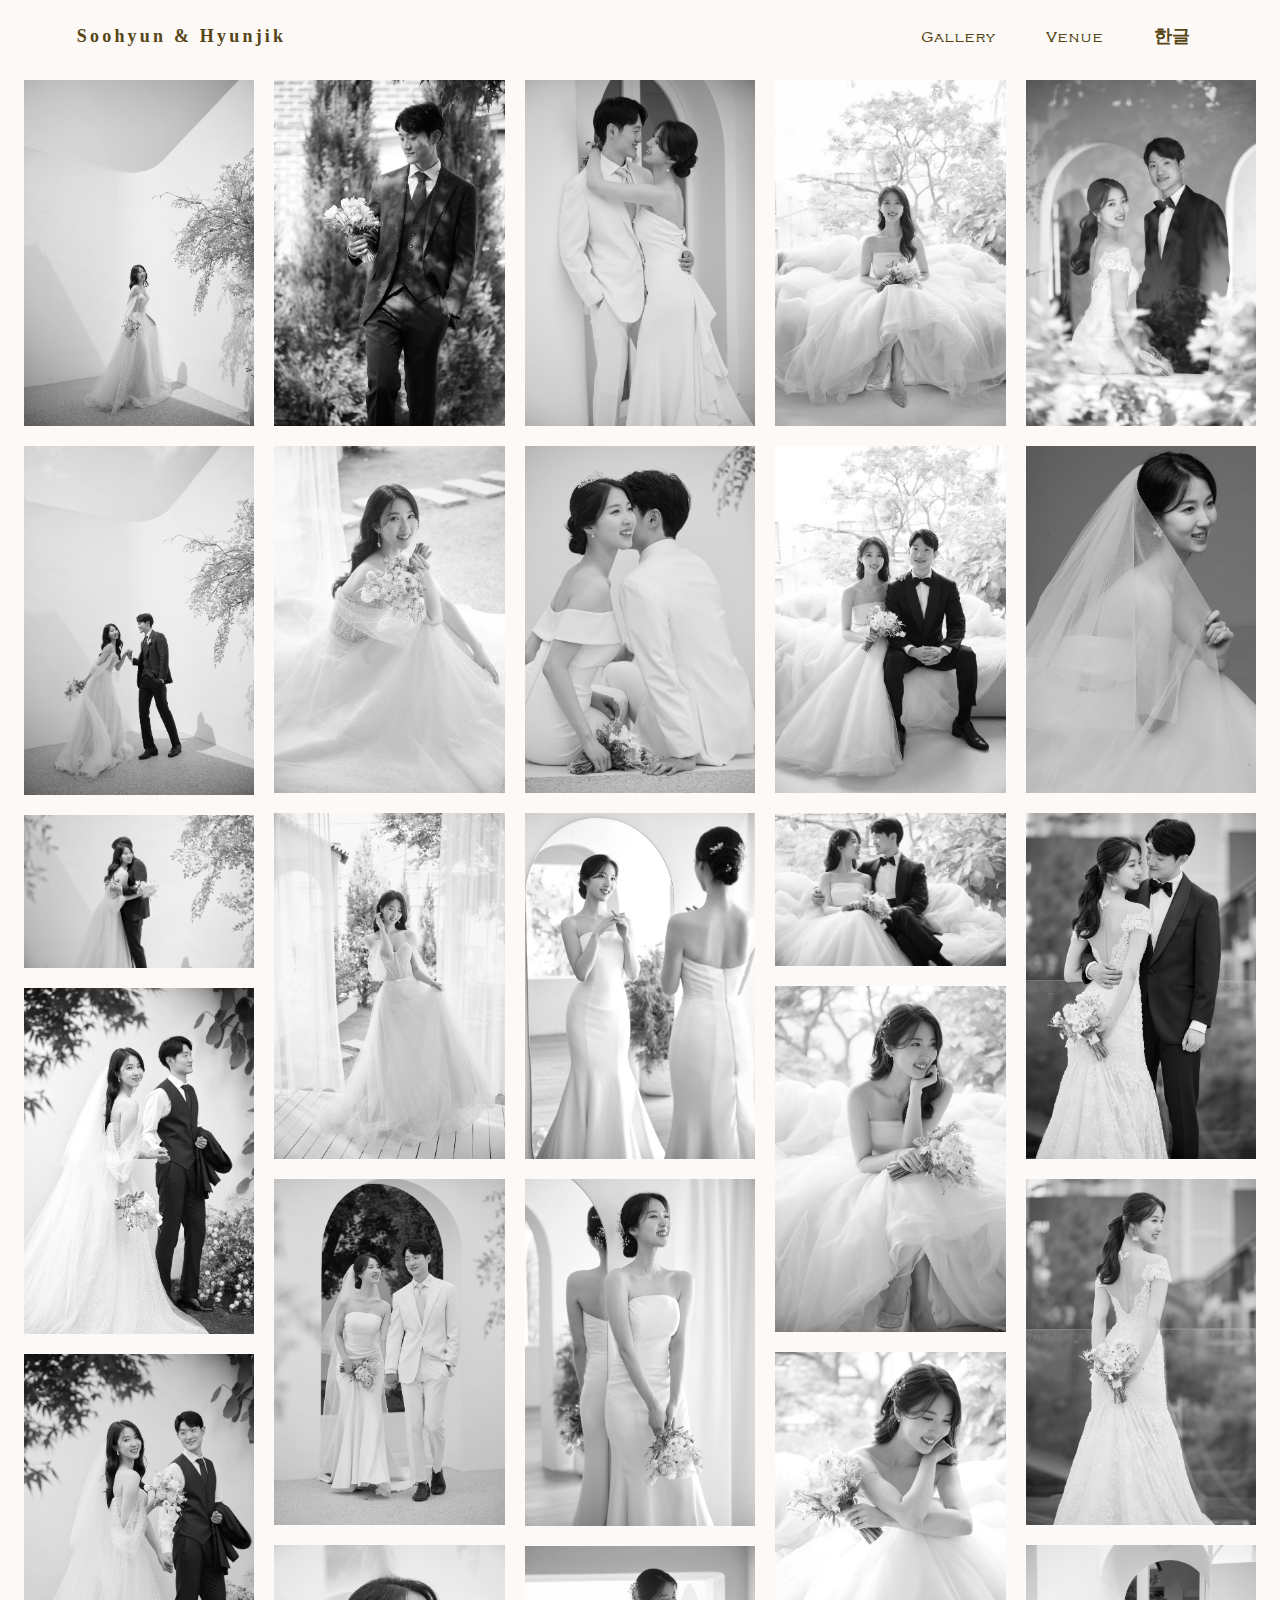
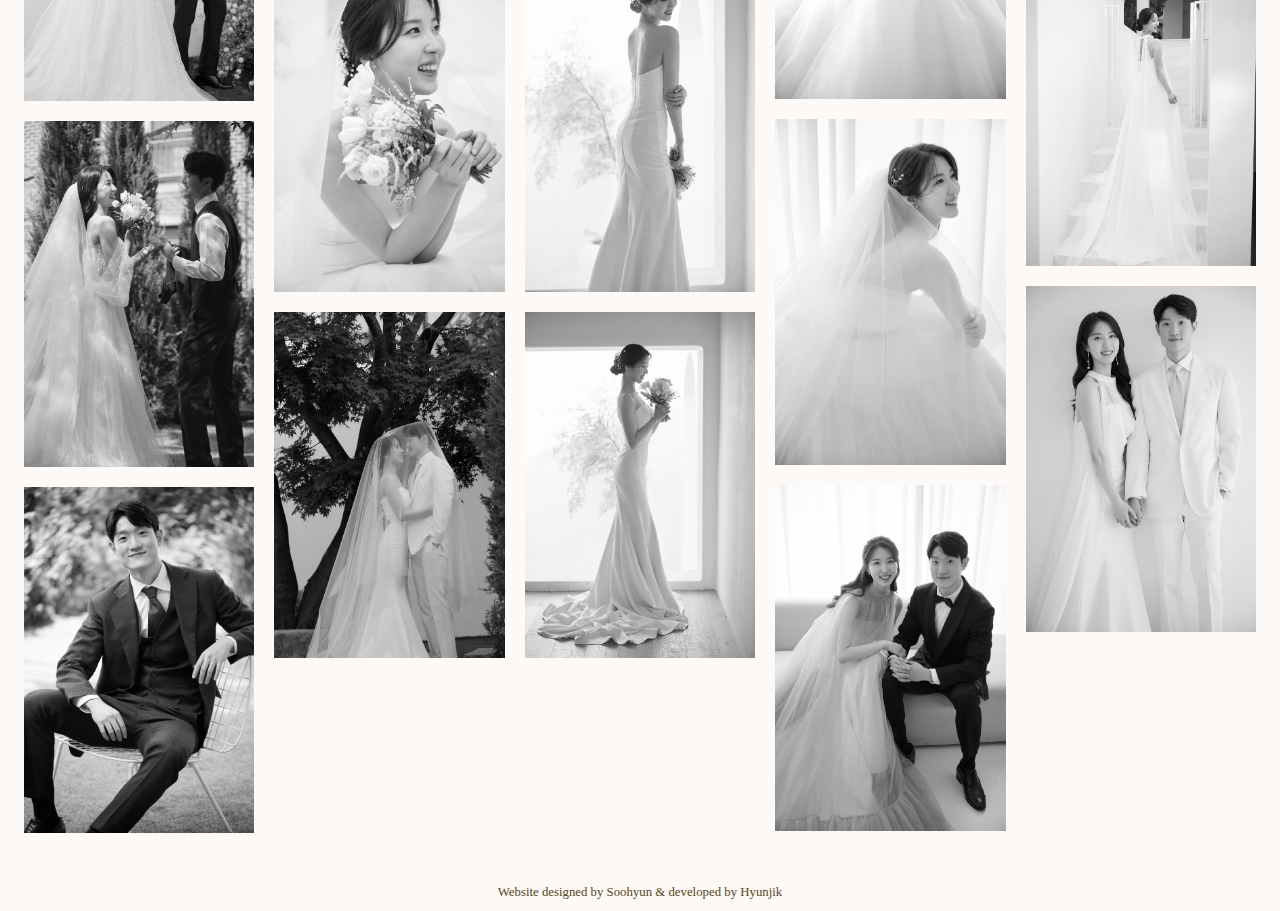
==== gallery.html @ 3a99df5b "added about to main page and fixed gallery js" ====
<!DOCTYPE html>
<html>
  <head>
    <title>Gallery</title>
    <link rel="icon" href="images/favicon.png" />
    <meta charset="utf-8" />
    <meta property="og:title" content="Soohyun & Hyunjik" />
    <meta property="og:type" content="website" />
    <meta
      property="og:description"
      content="The wedding of Soohyun & Hyunjik"
    />

    <meta
      name="viewport"
      content="width=device-width, initial-scale=1.0, maximum-scale=1.0"
    />
    <meta name="description" content="The wedding of Soohyun & Hyunjik" />
    <meta name="keywords" content="Wedding" />
    <meta name="author" content="Hyunjik Kim" />

    <link rel="stylesheet" href="styles.css" />
    <link rel="preconnect" href="https://fonts.googleapis.com" />
    <link rel="preconnect" href="https://fonts.gstatic.com" crossorigin />
    <link
      href="https://fonts.googleapis.com/css2?family=Nanum+Myeongjo&family=Nuosu+SIL&display=swap"
      rel="stylesheet"
    />
    <style type="text/css">
      #global-nav-custom {
        position: fixed;
        background-color: var(--background-color);
        padding: 0 var(--left-right-padding);
      }
      .navbar-item-custom {
        font-family: var(--font-navbar);
      }
      .navbar-item-custom.title {
        font-family: var(--font-title);
        letter-spacing: 0.2rem;
      }
      #darkbox {
        width: 100vw;
        height: 100vh;
        position: fixed;
        top: 0;
        bottom: 0;
        left: 0;
        right: 0;
        background: rgba(255, 255, 255, 0.9);
        overflow: hidden;
        text-align: center;
        margin: auto;
        display: flex;
        justify-content: center;
        align-items: center;
        z-index: 1000;
      }
      .darkboximg {
        max-width: 90vw;
        max-height: 90vh;
        z-index: 1001;
      }

      #gallery {
        line-height: 0;
        -webkit-column-count: 5;
        -webkit-column-gap: 5px;
        -moz-column-count: 5;
        -moz-column-gap: 5px;
        column-count: 5;
        column-gap: 20px;
        margin-top: 2rem;
      }

      #gallery img {
        width: 100% !important;
        height: auto !important;
        margin-bottom: 20px;
        filter: grayscale(100%);
        /* transition: filter 2s; */
      }

      #gallery img:hover {
        filter: none;
      }

      @media (max-width: 1200px) {
        #gallery {
          -moz-column-count: 4;
          -webkit-column-count: 4;
          column-count: 4;
        }
      }
      @media (max-width: 1000px) {
        #gallery {
          -moz-column-count: 3;
          -webkit-column-count: 3;
          column-count: 3;
        }
      }
      @media (max-width: 800px) {
        #gallery {
          -moz-column-count: 2;
          -webkit-column-count: 2;
          column-count: 2;
        }
      }
      @media (max-width: 400px) {
        #gallery {
          -moz-column-count: 1;
          -webkit-column-count: 1;
          column-count: 1;
        }
      }
      section {
        padding: 3rem 1.5rem 0.5rem 1.5rem;
      }
    </style>
  </head>

  <body>
    <nav
      id="global-nav-custom"
      class="navbar-custom animated-custom slideInDown-custom"
    >
      <div class="container-custom">
        <div class="navbar-brand-custom">
          <a class="navbar-item-custom title" href="index.html">
            Soohyun & Hyunjik
          </a>
        </div>
        <div class="navbar-menu-custom">
          <div class="navbar-end-custom">
            <a class="navbar-item-custom" href="gallery.html"> Gallery </a>
            <a class="navbar-item-custom" href="venue.html"> Venue </a>
            <a class="navbar-item-custom" href="index_kor.html"> 한글 </a>
          </div>
        </div>
      </div>
    </nav>
    <section class="hero-custom">
      <div id="gallery">
        <img src="images/gallery/image_1.jpeg" />
        <img src="images/gallery/image_2.jpeg" />
        <img src="images/gallery/image_3.jpeg" />
        <img src="images/gallery/image_4.jpeg" />
        <img src="images/gallery/image_5.jpeg" />
        <img src="images/gallery/image_6.jpeg" />
        <img src="images/gallery/image_7.jpeg" />
        <img src="images/gallery/image_8.jpeg" />
        <img src="images/gallery/image_9.jpeg" />
        <img src="images/gallery/image_10.jpeg" />
        <img src="images/gallery/image_11.jpeg" />
        <img src="images/gallery/image_12.jpeg" />
        <img src="images/gallery/image_13.jpeg" />
        <img src="images/gallery/image_14.jpeg" />
        <img src="images/gallery/image_15.jpeg" />
        <img src="images/gallery/image_16.jpeg" />
        <img src="images/gallery/image_17.jpeg" />
        <img src="images/gallery/image_18.jpeg" />
        <img src="images/gallery/image_19.jpeg" />
        <img src="images/gallery/image_20.jpeg" />
        <img src="images/gallery/image_21.jpeg" />
        <img src="images/gallery/image_22.jpeg" />
        <img src="images/gallery/image_23.jpeg" />
        <img src="images/gallery/image_24.jpeg" />
        <img src="images/gallery/image_25.jpeg" />
        <img src="images/gallery/image_26.jpeg" />
        <img src="images/gallery/image_27.jpeg" />
        <img src="images/gallery/image_28.jpeg" />
        <img src="images/gallery/image_29.jpeg" />
        <img src="images/gallery/image_30.jpeg" />
        <img src="images/gallery/image_31.jpeg" />
        <img src="images/gallery/image_32.jpeg" />
      </div>
      <footer>
        <span>Website designed by Soohyun & developed by Hyunjik</span>
      </footer>
    </section>

    <script>
      let darkBoxVisible = false;
      let current_image_index;
      let images = document.querySelectorAll("img");
      let num_images = images.length;

      window.addEventListener("load", (event) => {
        if (images !== null && images !== undefined && images.length > 0) {
          images.forEach(function (img, index) {
            img.addEventListener("click", (ev) => {
              showDarkbox(img.src);
              current_image_index = index % num_images;
            });
          });
        }
      });

      document.addEventListener("keydown", function (ev) {
        if (darkBoxVisible) {
          if (ev.keyCode === 37) {
            current_image_index = (current_image_index - 1) % num_images;
            replaceDarkboxImage(current_image_index);
          } else if (ev.keyCode === 39) {
            current_image_index = (current_image_index + 1) % num_images;
            replaceDarkboxImage(current_image_index);
          }
        }
      });

      function replaceDarkboxImage(index) {
        let box = document.getElementById("darkbox");
        let url = images[index].src;
        box.innerHTML = '<img class="darkboximg" src="' + url + '" />';
      }

      function showDarkbox(url) {
        if (!darkBoxVisible) {
          // Create the darkBox
          var div = document.createElement("div");
          div.id = "darkbox";
          div.innerHTML = '<img class="darkboximg" src="' + url + '" />';
          document.body.appendChild(div);
          let box = document.getElementById("darkbox");
          box.addEventListener("click", (event) => {
            // Remove it
            let element = document.getElementById("darkbox");
            element.parentNode.removeChild(element);

            darkBoxVisible = false;
          });

          darkBoxVisible = true;
        } else {
          // Remove it
          let element = document.getElementById("darkbox");
          element.parentNode.removeChild(element);

          darkBoxVisible = false;
        }
      }
    </script>
  </body>
</html>
---- styles.css ----
:root {
  --text-color: rgb(86, 70, 22);
  --font: "copperplate";
  --font-title: Palantino;
  --font-navbar: "copperplatelight";
  --font-venue: "copperplate";
  --font-kor: "Nanum Myeongjo";
  --header-footer-height: 8vh;
  --left-right-padding: 4vw;
  --background-color: rgb(253, 249, 246);
}

* {
  -webkit-overflow-scrolling: touch;
  -webkit-font-smoothing: antialiased;
  -webkit-box-sizing: inherit;
  box-sizing: inherit;
}

@font-face {
  font-family: "copperplatelight";
  src: url("fonts/copperplate_light-webfont.woff2") format("woff2"),
    url("fonts/copperplate_light-webfont.woff") format("woff");
  font-weight: 900;
}

@font-face {
  font-family: "copperplate";
  src: url("fonts/copperplate_light-webfont.woff2") format("woff2"),
    url("fonts/copperplate_light-webfont.woff") format("woff");
  font-weight: 100;
}

html {
  margin: 0;
  padding: 0;
  overflow: hidden;
  background-color: var(--background-color);
  font-size: 16px;
  -moz-osx-font-smoothing: grayscale;
  -webkit-font-smoothing: antialiased;
  min-width: 300px;
  overflow-x: hidden;
  overflow-y: scroll;
  text-rendering: optimizeLegibility;
  -webkit-text-size-adjust: 100%;
  -moz-text-size-adjust: 100%;
  -ms-text-size-adjust: 100%;
  text-size-adjust: 100%;
  -webkit-box-sizing: border-box;
  box-sizing: border-box;
}

body {
  margin: 0;
  padding: 0;
  overflow: hidden;
  color: #4a4a4a;
  font-size: 3vw;
  font-weight: 400;
  line-height: 1.5;
  background-color: var(--background-color);
}

@media screen and (min-width: 600px) {
  body {
    font-size: 18px;
  }
}

@media screen and (max-width: 400px) {
  body {
    font-size: 12px;
  }
}

footer {
  left: 0;
  bottom: 0;
  width: 100%;
  color: var(--text-color);
  font: var(--font);
  text-align: center;
  font-size: 0.8rem !important;
  padding-top: 30px;
}

#global-nav-custom {
  background-color: transparent;
  /* position: fixed; */
  top: 0;
  z-index: 999;
  height: var(--header-footer-height);
  width: 100%;
  /* line-height: 150px; */
  transition: height 0.5s, line-height 0.5s;
  display: flex;
  align-items: stretch;
  flex-grow: 0;
  flex-shrink: 1;
  flex-basis: auto;
}
.navbar-custom {
  display: flex;
  align-items: stretch;
}
.container-custom {
  align-items: stretch;
  display: flex;
  width: 100vw;
  height: var(--header-footer-height);
}
.navbar-brand-custom {
  -webkit-box-align: stretch;
  -ms-flex-align: stretch;
  align-items: stretch;
  display: -webkit-box;
  display: -ms-flexbox;
  display: flex;
  -ms-flex-negative: 0;
  flex-shrink: 0;
}
.navbar-menu-custom {
  flex-grow: 1;
  flex-shrink: 0;
  align-items: stretch;
  display: flex;
}
.navbar-end-custom {
  justify-content: flex-end;
  margin-left: auto;
  margin-right: 1vw;
  align-items: stretch;
  display: flex;
}
.navbar-item-custom {
  background-color: transparent;
  display: flex;
  align-items: center;
  margin: 0 2vw;
  color: var(--text-color);
  font-weight: bold;
}
.hero-custom {
  -webkit-box-align: stretch;
  -ms-flex-align: stretch;
  align-items: stretch;
  display: -webkit-box;
  display: -ms-flexbox;
  display: flex;
  -webkit-box-orient: vertical;
  -webkit-box-direction: normal;
  -ms-flex-direction: column;
  flex-direction: column;
  -webkit-box-pack: justify;
  -ms-flex-pack: justify;
  justify-content: space-between;
}
.header-custom {
  font-size: 6vh;
  color: var(--text-color);
  height: 10vh;
}
.image-content {
  background-image: url("images/main_photo_orig.jpeg");
  background-repeat: no-repeat;
  background-position: top;
  background-size: cover;
  padding-top: var(--header-footer-height);
  flex: 1 1 auto;
}
.date-venue {
  display: flex;
  flex: 0 1 var(--header-footer-height);
  text-align: center;
  font-weight: bold;
  color: var(--text-color);
  justify-content: center;
  align-items: center;
}
@media screen and (min-width: 800px) {
  .image-content {
    display: none;
  }
  .image-bigscreen {
    height: 85vh;
    width: 100%;
    object-fit: contain;
    padding: calc(7vh + var(--header-footer-height)) 3vw 5vh;
  }
}
@media screen and (max-width: 800px) {
  .image-content {
    background-image: url("images/main_photo_mobile.jpeg");
  }
  .image-bigscreen {
    display: none;
  }
}
@media screen and (max-width: 800px) and (min-width: 400px) {
  .date-venue {
    font-size: 3vw;
  }
}
a {
  cursor: pointer;
  text-decoration: none;
}

a:hover {
  color: #363636;
}

@keyframes slideInDown-custom {
  from {
    transform: translate3d(0, -100%, 0);
    visibility: visible;
  }

  to {
    transform: translate3d(0, 0, 0);
  }
}

.slideInDown-custom {
  animation-name: slideInDown-custom;
}

.animated-custom {
  animation-duration: 1s;
  animation-fill-mode: both;
}
.about-subtitle {
  text-align: center;
  width: 100%;
  padding-top: 3vh;
  padding-bottom: 1vh;
}
.extra-top-padding {
  padding-top: 5vh;
}
.about-photo-box {
  display: flex;
  /* align-items: center; */
  justify-content: center;
}
.about-photo {
  width: 40vw;
  height: auto;
  padding: 0 1vw;
}
.about-text {
  text-align: center;
  font-size: 14px;
  padding-top: 1vh;
}
.about-timeline-box {
  display: flex;
  justify-content: center;
}
.about-timeline-image {
  width: 20vw;
  height: auto;
}

.label-column:nth-child(1) {
  width: 10%;
  margin-left: auto;
}
.label-column:nth-child(2) {
  width: 80%;
  text-align: center;
}
.label-column:nth-child(3) {
  width: 10%;
  margin-right: auto;
  text-align: center;
}
.bank-div {
  display: flex;
  flex-direction: column;
  align-items: center;
  justify-content: center;
  margin: 1vh;
  font-size: 14px;
}
.bank-details {
  background: white;
  color: rgb(89, 87, 87);
  width: 400px;
  height: 45px;
  display: none;
}
.transform-1 {
  transition: all 0.2s ease;
}
.transform-2 {
  transition: all 0.2s ease;
}
.transform-active {
  transform: rotateZ(180deg);
}
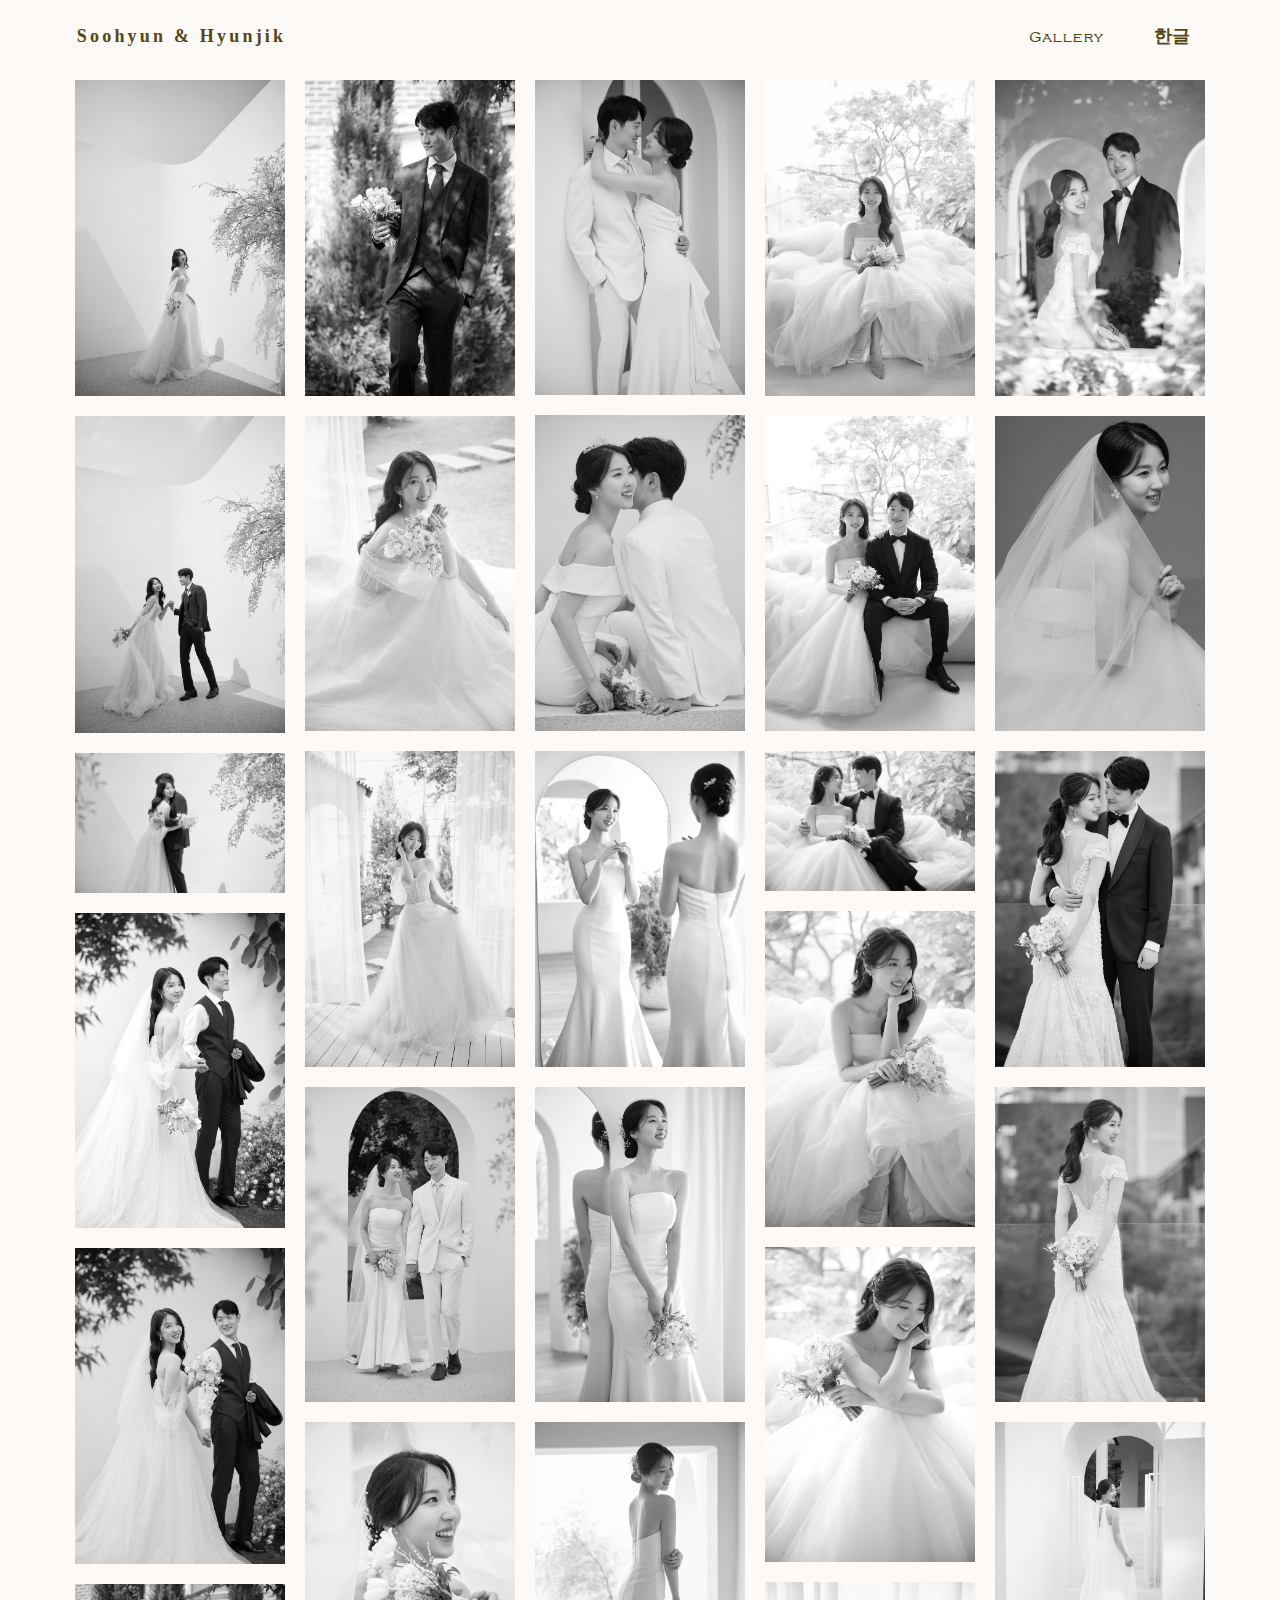
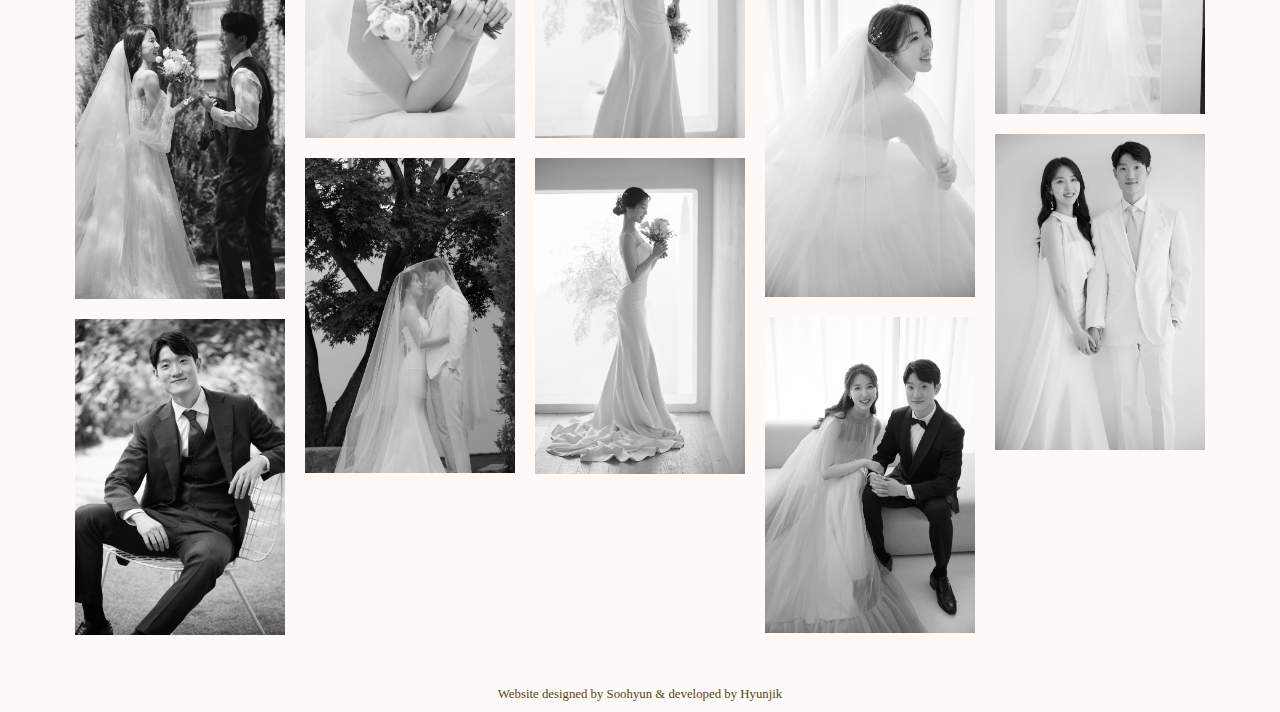
==== commit e158f999: "removed venue and added to main + other edits" ====
--- a/gallery.html
+++ b/gallery.html
@@ -30,36 +30,10 @@
       #global-nav-custom {
         position: fixed;
         background-color: var(--background-color);
-        padding: 0 var(--left-right-padding);
-      }
-      .navbar-item-custom {
-        font-family: var(--font-navbar);
       }
       .navbar-item-custom.title {
         font-family: var(--font-title);
         letter-spacing: 0.2rem;
-      }
-      #darkbox {
-        width: 100vw;
-        height: 100vh;
-        position: fixed;
-        top: 0;
-        bottom: 0;
-        left: 0;
-        right: 0;
-        background: rgba(255, 255, 255, 0.9);
-        overflow: hidden;
-        text-align: center;
-        margin: auto;
-        display: flex;
-        justify-content: center;
-        align-items: center;
-        z-index: 1000;
-      }
-      .darkboximg {
-        max-width: 90vw;
-        max-height: 90vh;
-        z-index: 1001;
       }
 
       #gallery {
@@ -116,68 +90,72 @@
       section {
         padding: 3rem 1.5rem 0.5rem 1.5rem;
       }
+      .box-custom {
+        height: auto;
+      }
     </style>
   </head>
 
   <body>
-    <nav
-      id="global-nav-custom"
-      class="navbar-custom animated-custom slideInDown-custom"
-    >
-      <div class="container-custom">
-        <div class="navbar-brand-custom">
-          <a class="navbar-item-custom title" href="index.html">
-            Soohyun & Hyunjik
-          </a>
-        </div>
-        <div class="navbar-menu-custom">
-          <div class="navbar-end-custom">
-            <a class="navbar-item-custom" href="gallery.html"> Gallery </a>
-            <a class="navbar-item-custom" href="venue.html"> Venue </a>
-            <a class="navbar-item-custom" href="index_kor.html"> 한글 </a>
+    <div class="box-custom">
+      <nav
+        id="global-nav-custom"
+        class="navbar-custom animated-custom slideInDown-custom"
+      >
+        <div class="container-custom">
+          <div class="navbar-brand-custom">
+            <a class="navbar-item-custom title" href="index.html">
+              Soohyun & Hyunjik
+            </a>
+          </div>
+          <div class="navbar-menu-custom">
+            <div class="navbar-end-custom">
+              <a class="navbar-item-custom" href="gallery.html"> Gallery </a>
+              <a class="navbar-item-custom" href="index_kor.html"> 한글 </a>
+            </div>
           </div>
         </div>
-      </div>
-    </nav>
-    <section class="hero-custom">
-      <div id="gallery">
-        <img src="images/gallery/image_1.jpeg" />
-        <img src="images/gallery/image_2.jpeg" />
-        <img src="images/gallery/image_3.jpeg" />
-        <img src="images/gallery/image_4.jpeg" />
-        <img src="images/gallery/image_5.jpeg" />
-        <img src="images/gallery/image_6.jpeg" />
-        <img src="images/gallery/image_7.jpeg" />
-        <img src="images/gallery/image_8.jpeg" />
-        <img src="images/gallery/image_9.jpeg" />
-        <img src="images/gallery/image_10.jpeg" />
-        <img src="images/gallery/image_11.jpeg" />
-        <img src="images/gallery/image_12.jpeg" />
-        <img src="images/gallery/image_13.jpeg" />
-        <img src="images/gallery/image_14.jpeg" />
-        <img src="images/gallery/image_15.jpeg" />
-        <img src="images/gallery/image_16.jpeg" />
-        <img src="images/gallery/image_17.jpeg" />
-        <img src="images/gallery/image_18.jpeg" />
-        <img src="images/gallery/image_19.jpeg" />
-        <img src="images/gallery/image_20.jpeg" />
-        <img src="images/gallery/image_21.jpeg" />
-        <img src="images/gallery/image_22.jpeg" />
-        <img src="images/gallery/image_23.jpeg" />
-        <img src="images/gallery/image_24.jpeg" />
-        <img src="images/gallery/image_25.jpeg" />
-        <img src="images/gallery/image_26.jpeg" />
-        <img src="images/gallery/image_27.jpeg" />
-        <img src="images/gallery/image_28.jpeg" />
-        <img src="images/gallery/image_29.jpeg" />
-        <img src="images/gallery/image_30.jpeg" />
-        <img src="images/gallery/image_31.jpeg" />
-        <img src="images/gallery/image_32.jpeg" />
-      </div>
-      <footer>
-        <span>Website designed by Soohyun & developed by Hyunjik</span>
-      </footer>
-    </section>
+      </nav>
+      <section class="hero-custom">
+        <div id="gallery">
+          <img src="images/gallery/image_1.jpeg" />
+          <img src="images/gallery/image_2.jpeg" />
+          <img src="images/gallery/image_3.jpeg" />
+          <img src="images/gallery/image_4.jpeg" />
+          <img src="images/gallery/image_5.jpeg" />
+          <img src="images/gallery/image_6.jpeg" />
+          <img src="images/gallery/image_7.jpeg" />
+          <img src="images/gallery/image_8.jpeg" />
+          <img src="images/gallery/image_9.jpeg" />
+          <img src="images/gallery/image_10.jpeg" />
+          <img src="images/gallery/image_11.jpeg" />
+          <img src="images/gallery/image_12.jpeg" />
+          <img src="images/gallery/image_13.jpeg" />
+          <img src="images/gallery/image_14.jpeg" />
+          <img src="images/gallery/image_15.jpeg" />
+          <img src="images/gallery/image_16.jpeg" />
+          <img src="images/gallery/image_17.jpeg" />
+          <img src="images/gallery/image_18.jpeg" />
+          <img src="images/gallery/image_19.jpeg" />
+          <img src="images/gallery/image_20.jpeg" />
+          <img src="images/gallery/image_21.jpeg" />
+          <img src="images/gallery/image_22.jpeg" />
+          <img src="images/gallery/image_23.jpeg" />
+          <img src="images/gallery/image_24.jpeg" />
+          <img src="images/gallery/image_25.jpeg" />
+          <img src="images/gallery/image_26.jpeg" />
+          <img src="images/gallery/image_27.jpeg" />
+          <img src="images/gallery/image_28.jpeg" />
+          <img src="images/gallery/image_29.jpeg" />
+          <img src="images/gallery/image_30.jpeg" />
+          <img src="images/gallery/image_31.jpeg" />
+          <img src="images/gallery/image_32.jpeg" />
+        </div>
+        <footer>
+          <span>Website designed by Soohyun & developed by Hyunjik</span>
+        </footer>
+      </section>
+    </div>
 
     <script>
       let darkBoxVisible = false;
--- a/styles.css
+++ b/styles.css
@@ -91,7 +91,8 @@
   top: 0;
   z-index: 999;
   height: var(--header-footer-height);
-  width: 100%;
+  width: calc(100% - 2 * var(--left-right-padding));
+  box-sizing: border-box;
   /* line-height: 150px; */
   transition: height 0.5s, line-height 0.5s;
   display: flex;
@@ -100,6 +101,16 @@
   flex-shrink: 1;
   flex-basis: auto;
 }
+.box-custom {
+  display: flex;
+  flex-direction: column;
+  position: relative;
+  height: 100vh;
+  width: 100vw;
+  padding: 0 var(--left-right-padding);
+  margin: 0;
+}
+
 .navbar-custom {
   display: flex;
   align-items: stretch;
@@ -132,6 +143,7 @@
   margin-right: 1vw;
   align-items: stretch;
   display: flex;
+  font-family: var(--font-navbar);
 }
 .navbar-item-custom {
   background-color: transparent;
@@ -178,6 +190,130 @@
   justify-content: center;
   align-items: center;
 }
+a {
+  cursor: pointer;
+  text-decoration: none;
+}
+
+a:hover {
+  color: #363636;
+}
+
+@keyframes slideInDown-custom {
+  from {
+    transform: translate3d(0, -100%, 0);
+    visibility: visible;
+  }
+
+  to {
+    transform: translate3d(0, 0, 0);
+  }
+}
+
+.slideInDown-custom {
+  animation-name: slideInDown-custom;
+}
+
+.animated-custom {
+  animation-duration: 1s;
+  animation-fill-mode: both;
+}
+.about-subtitle {
+  text-align: center;
+  width: 100%;
+  padding-top: 3vh;
+  padding-bottom: 1vh;
+  font-weight: bold;
+}
+.extra-top-padding {
+  padding-top: 10vh;
+}
+.about-photo-box {
+  display: flex;
+  /* align-items: center; */
+  justify-content: center;
+}
+.about-photo {
+  width: 45vw;
+  height: auto;
+  padding: 0 1vw;
+}
+.about-text {
+  text-align: center;
+  font-size: 14px;
+  padding-top: 1vh;
+}
+.about-timeline-box {
+  display: flex;
+  justify-content: center;
+}
+.about-timeline-image {
+  width: 280px;
+  height: auto;
+}
+#map {
+  height: 50vh;
+  width: auto;
+}
+.label-column:nth-child(1) {
+  width: 10%;
+  margin-left: auto;
+}
+.label-column:nth-child(2) {
+  width: 80%;
+  text-align: center;
+}
+.label-column:nth-child(3) {
+  width: 10%;
+  margin-right: auto;
+  text-align: center;
+}
+.bank-div {
+  display: flex;
+  flex-direction: column;
+  align-items: center;
+  justify-content: center;
+  margin: 1vh;
+  font-size: 14px;
+}
+.bank-details {
+  background: white;
+  color: rgb(89, 87, 87);
+  width: 280px;
+  height: 45px;
+  display: none;
+}
+.transform-1 {
+  transition: all 0.2s ease;
+}
+.transform-2 {
+  transition: all 0.2s ease;
+}
+.transform-active {
+  transform: rotateZ(180deg);
+}
+#darkbox {
+  width: 100vw;
+  height: 100vh;
+  position: fixed;
+  top: 0;
+  bottom: 0;
+  left: 0;
+  right: 0;
+  background: rgba(255, 255, 255, 0.9);
+  overflow: hidden;
+  text-align: center;
+  margin: auto;
+  display: flex;
+  justify-content: center;
+  align-items: center;
+  z-index: 1000;
+}
+.darkboximg {
+  max-width: 90vw;
+  max-height: 90vh;
+  z-index: 1001;
+}
 @media screen and (min-width: 800px) {
   .image-content {
     display: none;
@@ -188,10 +324,15 @@
     object-fit: contain;
     padding: calc(7vh + var(--header-footer-height)) 3vw 5vh;
   }
+  #map {
+    margin-left: 10vw;
+    margin-right: 10vw;
+  }
 }
 @media screen and (max-width: 800px) {
   .image-content {
     background-image: url("images/main_photo_mobile.jpeg");
+    margin-top: 7vh;
   }
   .image-bigscreen {
     display: none;
@@ -199,104 +340,11 @@
 }
 @media screen and (max-width: 800px) and (min-width: 400px) {
   .date-venue {
-    font-size: 3vw;
-  }
-}
-a {
-  cursor: pointer;
-  text-decoration: none;
-}
-
-a:hover {
-  color: #363636;
-}
-
-@keyframes slideInDown-custom {
-  from {
-    transform: translate3d(0, -100%, 0);
-    visibility: visible;
-  }
-
-  to {
-    transform: translate3d(0, 0, 0);
-  }
-}
-
-.slideInDown-custom {
-  animation-name: slideInDown-custom;
-}
-
-.animated-custom {
-  animation-duration: 1s;
-  animation-fill-mode: both;
-}
-.about-subtitle {
-  text-align: center;
-  width: 100%;
-  padding-top: 3vh;
-  padding-bottom: 1vh;
-}
-.extra-top-padding {
-  padding-top: 5vh;
-}
-.about-photo-box {
-  display: flex;
-  /* align-items: center; */
-  justify-content: center;
-}
-.about-photo {
-  width: 40vw;
-  height: auto;
-  padding: 0 1vw;
-}
-.about-text {
-  text-align: center;
-  font-size: 14px;
-  padding-top: 1vh;
-}
-.about-timeline-box {
-  display: flex;
-  justify-content: center;
-}
-.about-timeline-image {
-  width: 20vw;
-  height: auto;
-}
-
-.label-column:nth-child(1) {
-  width: 10%;
-  margin-left: auto;
-}
-.label-column:nth-child(2) {
-  width: 80%;
-  text-align: center;
-}
-.label-column:nth-child(3) {
-  width: 10%;
-  margin-right: auto;
-  text-align: center;
-}
-.bank-div {
-  display: flex;
-  flex-direction: column;
-  align-items: center;
-  justify-content: center;
-  margin: 1vh;
-  font-size: 14px;
-}
-.bank-details {
-  background: white;
-  color: rgb(89, 87, 87);
-  width: 400px;
-  height: 45px;
-  display: none;
-}
-.transform-1 {
-  transition: all 0.2s ease;
-}
-.transform-2 {
-  transition: all 0.2s ease;
-}
-.transform-active {
-  transform: rotateZ(180deg);
-}
+    font-size: 2.5vw;
+  }
+}
+@media screen and (max-width: 400px) {
+  .about-text {
+    font-size: 12px;
+  }
+}
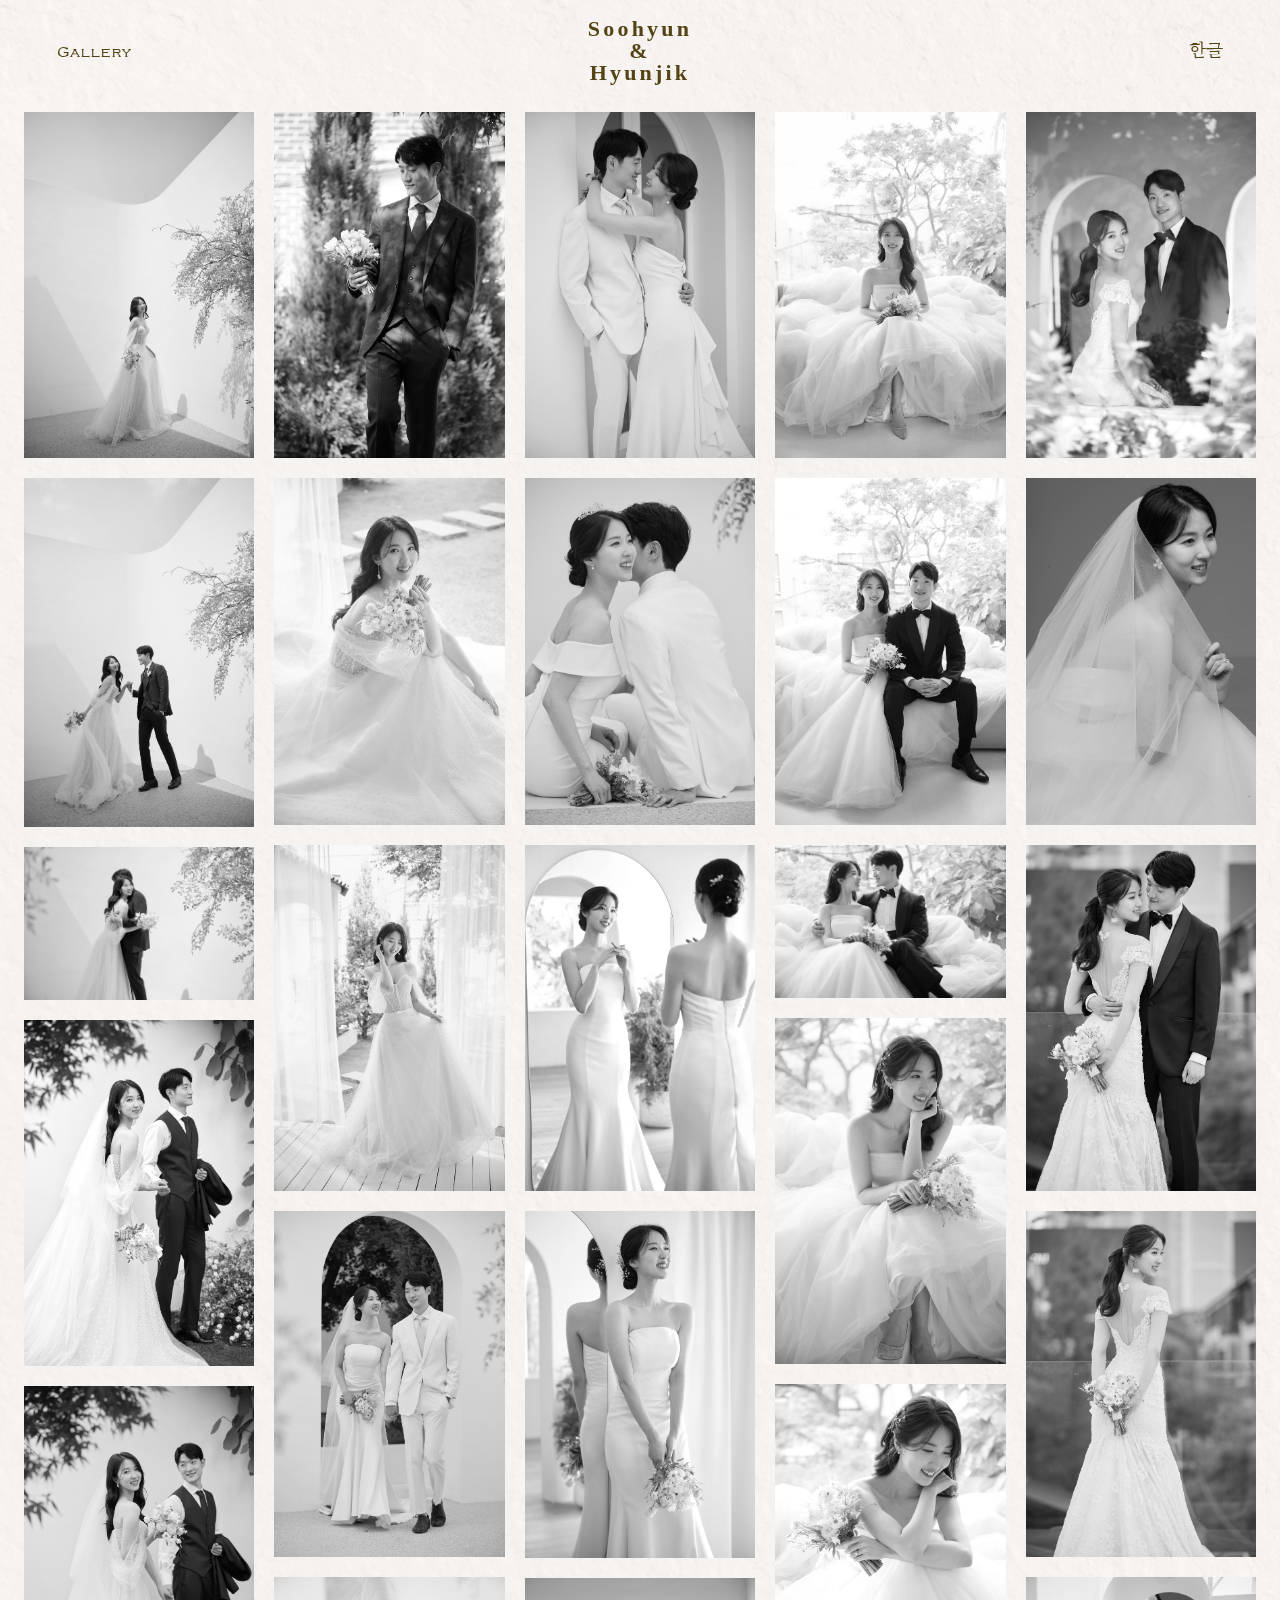
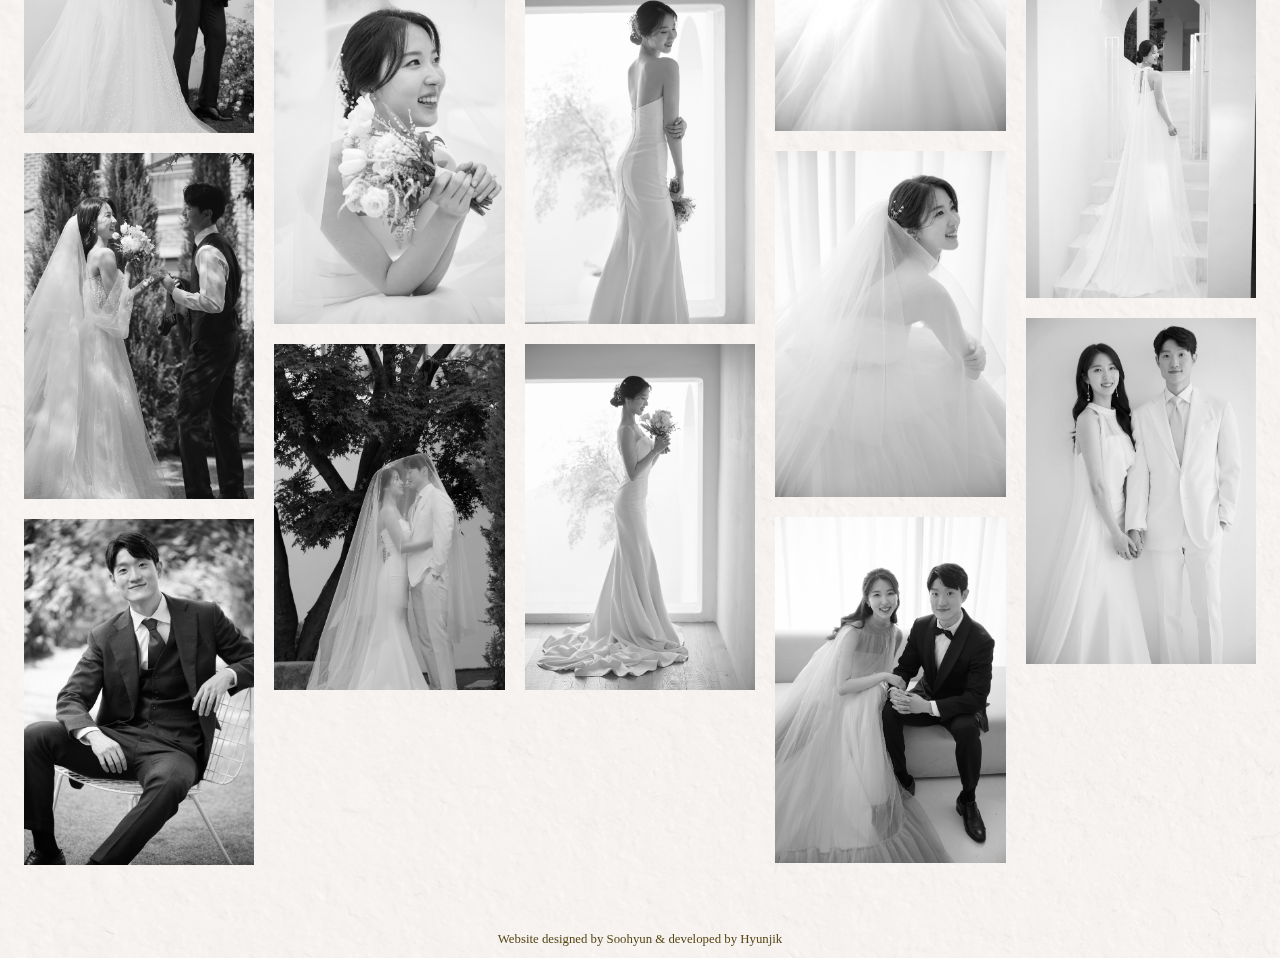
==== commit 9ffeb5e6: "changed navbar style and main page format" ====
--- a/gallery.html
+++ b/gallery.html
@@ -27,15 +27,11 @@
       rel="stylesheet"
     />
     <style type="text/css">
-      #global-nav-custom {
-        position: fixed;
-        background-color: var(--background-color);
-      }
-      .navbar-item-custom.title {
+      .title {
         font-family: var(--font-title);
         letter-spacing: 0.2rem;
-      }
-
+        font-weight: 600;
+      }
       #gallery {
         line-height: 0;
         -webkit-column-count: 5;
@@ -44,9 +40,7 @@
         -moz-column-gap: 5px;
         column-count: 5;
         column-gap: 20px;
-        margin-top: 2rem;
-      }
-
+      }
       #gallery img {
         width: 100% !important;
         height: auto !important;
@@ -54,11 +48,9 @@
         filter: grayscale(100%);
         /* transition: filter 2s; */
       }
-
       #gallery img:hover {
         filter: none;
       }
-
       @media (max-width: 1200px) {
         #gallery {
           -moz-column-count: 4;
@@ -88,32 +80,41 @@
         }
       }
       section {
-        padding: 3rem 1.5rem 0.5rem 1.5rem;
+        padding: 7rem 1.5rem 0.5rem 1.5rem;
       }
       .box-custom {
         height: auto;
       }
+      .korean-font {
+        font-family: var(--font-kor);
+      }
+      @media screen and (max-width: 400px) {
+        .column-two {
+          padding-left: 5vw;
+        }
+      }
     </style>
   </head>
 
   <body>
+    <div class="paperOverlay"></div>
     <div class="box-custom">
-      <nav
-        id="global-nav-custom"
-        class="navbar-custom animated-custom slideInDown-custom"
-      >
-        <div class="container-custom">
-          <div class="navbar-brand-custom">
-            <a class="navbar-item-custom title" href="index.html">
-              Soohyun & Hyunjik
-            </a>
-          </div>
-          <div class="navbar-menu-custom">
-            <div class="navbar-end-custom">
-              <a class="navbar-item-custom" href="gallery.html"> Gallery </a>
-              <a class="navbar-item-custom" href="index_kor.html"> 한글 </a>
-            </div>
-          </div>
+      <nav id="global-nav-custom" class="animated-custom slideInDown-custom">
+        <div class="paperOverlay"></div>
+        <div class="navbar-item column-one">
+          <a class="navbar-item-custom" href="gallery.html"> Gallery </a>
+        </div>
+        <div class="navbar-item column-two">
+          <a class="navbar-item-custom title" href="index.html">
+            Soohyun <br />
+            & <br />
+            Hyunjik
+          </a>
+        </div>
+        <div class="navbar-item column-three">
+          <a class="navbar-item-custom korean-font" href="index_kor.html">
+            한글
+          </a>
         </div>
       </nav>
       <section class="hero-custom">
--- a/styles.css
+++ b/styles.css
@@ -60,9 +60,47 @@
   font-weight: 400;
   line-height: 1.5;
   background-color: var(--background-color);
-}
-
-@media screen and (min-width: 600px) {
+  position: relative;
+}
+.paperOverlay {
+  position: absolute;
+  top: 0;
+  bottom: 0;
+  left: 0;
+  right: 0;
+  background-repeat: repeat;
+  background-image: url("images/white_plaster_texture.jpg");
+  mix-blend-mode: multiply;
+  pointer-events: none;
+  opacity: 0.2;
+}
+.date {
+  display: flex;
+  justify-content: center;
+  padding-bottom: 2vh;
+}
+.date-img {
+  height: 8vh;
+  width: auto;
+}
+.about,
+.timeline,
+.venue {
+  /* vertical horizontal */
+  padding: 2vh 2vw;
+}
+.timeline {
+  display: flex;
+  justify-content: center;
+}
+.timeline-box {
+  width: 280px;
+  background-color: rgb(237, 238, 221);
+  /* top horizontal bottom */
+  padding: 4vh 0 4vh;
+}
+
+@media screen and (min-width: 800px) {
   body {
     font-size: 18px;
   }
@@ -82,24 +120,25 @@
   font: var(--font);
   text-align: center;
   font-size: 0.8rem !important;
-  padding-top: 30px;
+  padding-top: 5vh;
 }
 
 #global-nav-custom {
   background-color: transparent;
-  /* position: fixed; */
   top: 0;
   z-index: 999;
-  height: var(--header-footer-height);
-  width: calc(100% - 2 * var(--left-right-padding));
+  width: 100%;
   box-sizing: border-box;
-  /* line-height: 150px; */
+  padding-left: var(--left-right-padding);
+  padding-right: var(--left-right-padding);
   transition: height 0.5s, line-height 0.5s;
   display: flex;
-  align-items: stretch;
-  flex-grow: 0;
-  flex-shrink: 1;
-  flex-basis: auto;
+  align-items: center;
+  justify-content: center;
+  position: fixed;
+  background-color: var(--background-color);
+  padding-top: 2vh;
+  padding-bottom: 2vh;
 }
 .box-custom {
   display: flex;
@@ -107,51 +146,33 @@
   position: relative;
   height: 100vh;
   width: 100vw;
-  padding: 0 var(--left-right-padding);
+  padding: 0;
   margin: 0;
 }
-
-.navbar-custom {
-  display: flex;
-  align-items: stretch;
-}
-.container-custom {
-  align-items: stretch;
-  display: flex;
-  width: 100vw;
-  height: var(--header-footer-height);
-}
-.navbar-brand-custom {
-  -webkit-box-align: stretch;
-  -ms-flex-align: stretch;
-  align-items: stretch;
-  display: -webkit-box;
-  display: -ms-flexbox;
-  display: flex;
-  -ms-flex-negative: 0;
-  flex-shrink: 0;
-}
-.navbar-menu-custom {
-  flex-grow: 1;
-  flex-shrink: 0;
-  align-items: stretch;
-  display: flex;
-}
-.navbar-end-custom {
-  justify-content: flex-end;
+.navbar-item {
+  width: 33%;
+  display: block;
+  font-family: var(--font-navbar);
+}
+.column-one {
   margin-left: auto;
-  margin-right: 1vw;
-  align-items: stretch;
-  display: flex;
-  font-family: var(--font-navbar);
+}
+.column-two {
+  text-align: center;
+  line-height: 1;
+  display: flex;
+  justify-content: center;
+}
+.column-two::first-line {
+  line-height: 1.2;
+}
+.column-three {
+  margin-right: auto;
+  text-align: end;
 }
 .navbar-item-custom {
   background-color: transparent;
-  display: flex;
-  align-items: center;
-  margin: 0 2vw;
   color: var(--text-color);
-  font-weight: bold;
 }
 .hero-custom {
   -webkit-box-align: stretch;
@@ -173,19 +194,10 @@
   color: var(--text-color);
   height: 10vh;
 }
-.image-content {
-  background-image: url("images/main_photo_orig.jpeg");
-  background-repeat: no-repeat;
-  background-position: top;
-  background-size: cover;
-  padding-top: var(--header-footer-height);
-  flex: 1 1 auto;
-}
 .date-venue {
   display: flex;
   flex: 0 1 var(--header-footer-height);
   text-align: center;
-  font-weight: bold;
   color: var(--text-color);
   justify-content: center;
   align-items: center;
@@ -234,7 +246,7 @@
   justify-content: center;
 }
 .about-photo {
-  width: 45vw;
+  width: 45%;
   height: auto;
   padding: 0 1vw;
 }
@@ -248,7 +260,7 @@
   justify-content: center;
 }
 .about-timeline-image {
-  width: 280px;
+  width: 260px;
   height: auto;
 }
 #map {
@@ -315,24 +327,26 @@
   z-index: 1001;
 }
 @media screen and (min-width: 800px) {
-  .image-content {
+  .image-smallscreen {
     display: none;
   }
   .image-bigscreen {
-    height: 85vh;
+    height: 75vh;
     width: 100%;
     object-fit: contain;
-    padding: calc(7vh + var(--header-footer-height)) 3vw 5vh;
+    padding: 180px 3vw 2vh;
   }
   #map {
-    margin-left: 10vw;
-    margin-right: 10vw;
+    margin: 0 5vw;
+  }
+  .title {
+    font-size: 22px;
   }
 }
 @media screen and (max-width: 800px) {
-  .image-content {
-    background-image: url("images/main_photo_mobile.jpeg");
-    margin-top: 7vh;
+  .image-smallscreen {
+    margin-top: 20vh;
+    margin-bottom: 3vh;
   }
   .image-bigscreen {
     display: none;
@@ -342,9 +356,21 @@
   .date-venue {
     font-size: 2.5vw;
   }
+  .title {
+    font-size: 4vw;
+  }
 }
 @media screen and (max-width: 400px) {
   .about-text {
     font-size: 12px;
   }
-}
+  .navbar-item-custom {
+    font-size: 14px;
+  }
+  .title {
+    font-size: 16px;
+  }
+  .date-venue {
+    font-size: 14px;
+  }
+}
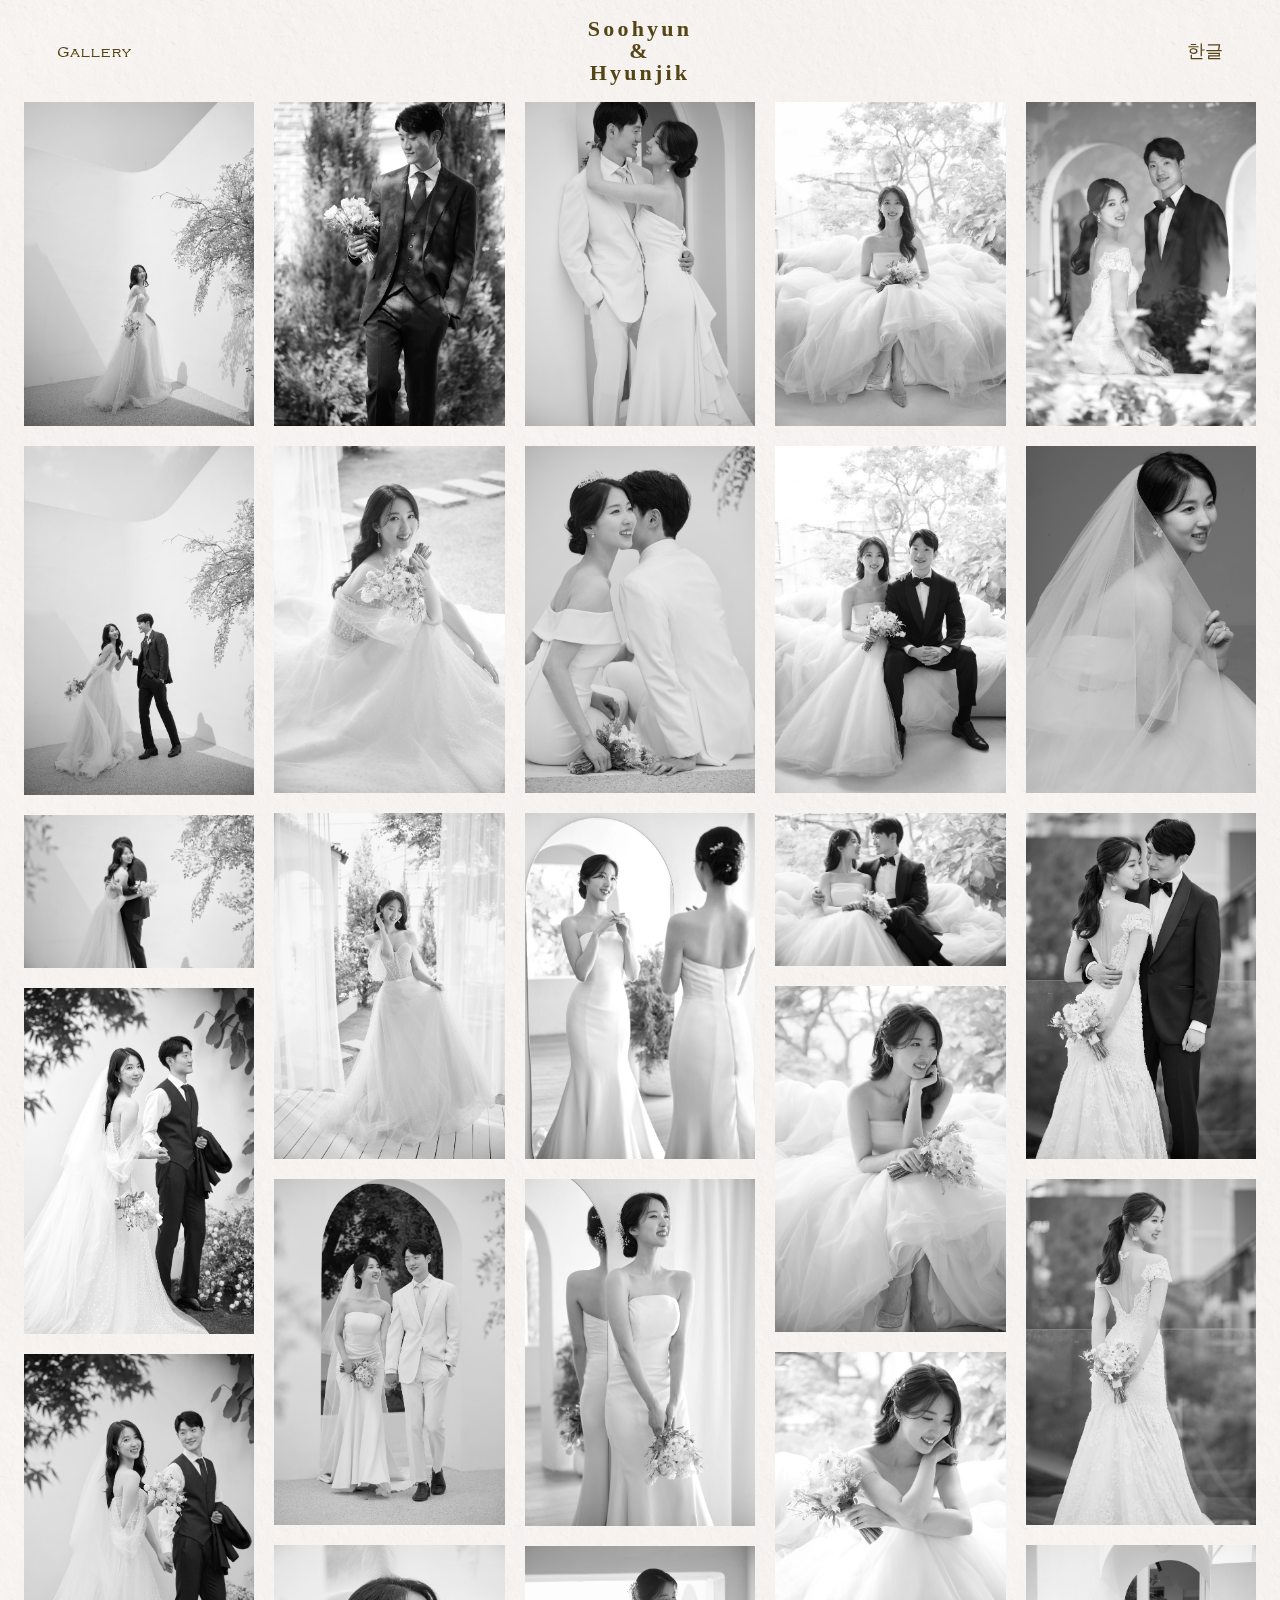
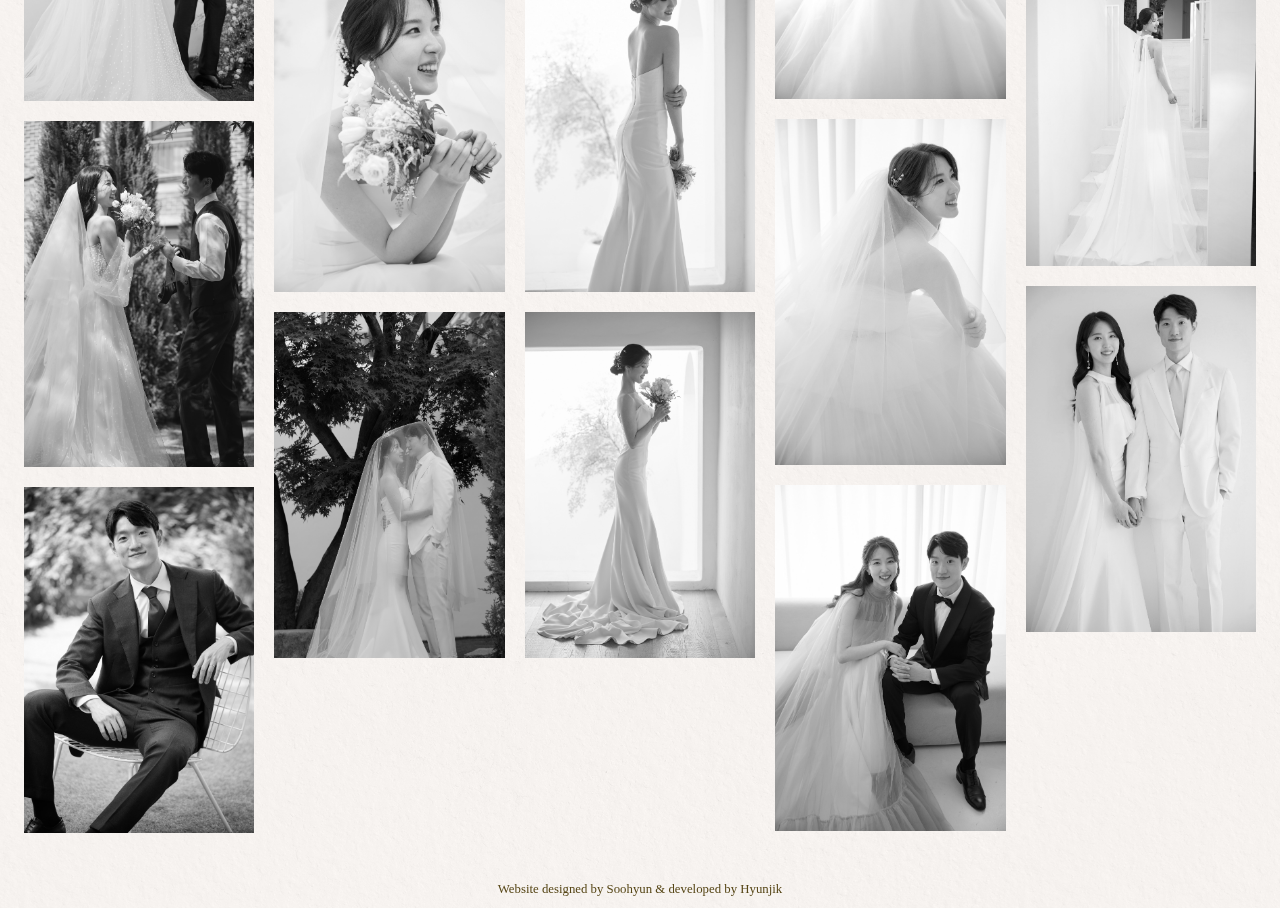
==== commit 20581373: "updated korean font and added invitation section" ====
--- a/gallery.html
+++ b/gallery.html
@@ -80,7 +80,7 @@
         }
       }
       section {
-        padding: 7rem 1.5rem 0.5rem 1.5rem;
+        padding: 5rem 1.5rem 0.5rem 1.5rem;
       }
       .box-custom {
         height: auto;
--- a/styles.css
+++ b/styles.css
@@ -4,7 +4,7 @@
   --font-title: Palantino;
   --font-navbar: "copperplatelight";
   --font-venue: "copperplate";
-  --font-kor: "Nanum Myeongjo";
+  --font-kor: "bareunbatang";
   --header-footer-height: 8vh;
   --left-right-padding: 4vw;
   --background-color: rgb(253, 249, 246);
@@ -29,6 +29,11 @@
   src: url("fonts/copperplate_light-webfont.woff2") format("woff2"),
     url("fonts/copperplate_light-webfont.woff") format("woff");
   font-weight: 100;
+}
+
+@font-face {
+  font-family: "bareunbatang";
+  src: url("fonts/BareunBatangOTFM.otf.otf") format("opentype");
 }
 
 html {
@@ -39,7 +44,7 @@
   font-size: 16px;
   -moz-osx-font-smoothing: grayscale;
   -webkit-font-smoothing: antialiased;
-  min-width: 300px;
+  min-width: 200px;
   overflow-x: hidden;
   overflow-y: scroll;
   text-rendering: optimizeLegibility;
@@ -56,7 +61,6 @@
   padding: 0;
   overflow: hidden;
   color: #4a4a4a;
-  font-size: 3vw;
   font-weight: 400;
   line-height: 1.5;
   background-color: var(--background-color);
@@ -69,7 +73,7 @@
   left: 0;
   right: 0;
   background-repeat: repeat;
-  background-image: url("images/white_plaster_texture.jpg");
+  background-image: url("images/white_plaster_texture.jpeg");
   mix-blend-mode: multiply;
   pointer-events: none;
   opacity: 0.2;
@@ -77,17 +81,27 @@
 .date {
   display: flex;
   justify-content: center;
-  padding-bottom: 2vh;
+  padding-bottom: 13px;
 }
 .date-img {
-  height: 8vh;
+  height: 50px;
   width: auto;
 }
-.about,
-.timeline,
+.timeline {
+  /* top horizontal bottom */
+  padding: 2vh 2vw 14vh;
+}
 .venue {
-  /* vertical horizontal */
-  padding: 2vh 2vw;
+  padding: 2vh 2vw 4vh;
+}
+.about {
+  padding: 2vh 2vw 14vh;
+}
+.flowers {
+  width: 220px;
+}
+.green {
+  color: rgb(84, 140, 0);
 }
 .timeline {
   display: flex;
@@ -97,12 +111,18 @@
   width: 280px;
   background-color: rgb(237, 238, 221);
   /* top horizontal bottom */
-  padding: 4vh 0 4vh;
+  padding-bottom: 4vh;
 }
 
 @media screen and (min-width: 800px) {
   body {
     font-size: 18px;
+  }
+}
+
+@media screen and (min-width: 400px) and (max-width: 800px) {
+  body {
+    font-size: 15px;
   }
 }
 
@@ -120,7 +140,7 @@
   font: var(--font);
   text-align: center;
   font-size: 0.8rem !important;
-  padding-top: 5vh;
+  padding-top: 3vh;
 }
 
 #global-nav-custom {
@@ -194,6 +214,10 @@
   color: var(--text-color);
   height: 10vh;
 }
+.image-container {
+  display: flex;
+  justify-content: center;
+}
 .date-venue {
   display: flex;
   flex: 0 1 var(--header-footer-height);
@@ -201,6 +225,7 @@
   color: var(--text-color);
   justify-content: center;
   align-items: center;
+  padding-bottom: 10vh;
 }
 a {
   cursor: pointer;
@@ -233,8 +258,7 @@
 .about-subtitle {
   text-align: center;
   width: 100%;
-  padding-top: 3vh;
-  padding-bottom: 1vh;
+  padding: 6vh 0;
   font-weight: bold;
 }
 .extra-top-padding {
@@ -252,8 +276,10 @@
 }
 .about-text {
   text-align: center;
-  font-size: 14px;
-  padding-top: 1vh;
+  /* font-size: 14px; */
+  padding: 1vh 5vw 5vh;
+  width: 100%;
+  line-height: 2;
 }
 .about-timeline-box {
   display: flex;
@@ -263,9 +289,51 @@
   width: 260px;
   height: auto;
 }
+.about-parents {
+  /* font-size:  */
+  padding: 20px 0 70px;
+}
+.no-thanks {
+  padding-top: 30px;
+}
+.venue-subtitle {
+  text-align: center;
+  padding-top: 4vh;
+  font-weight: bold;
+}
+.venue-subsubtitle {
+  line-height: 4;
+}
+.hr-div {
+  height: 8vh;
+  display: flex;
+  justify-content: center;
+  align-items: center;
+}
+.hr-div2 {
+  height: 2vh;
+  display: flex;
+  justify-content: center;
+  align-items: center;
+}
+.custom-hr {
+  border: none;
+  background-color: grey;
+  text-align: center;
+  height: 1px;
+  margin: 0;
+  width: 200px;
+}
+.venue-text {
+  padding-top: 2vh;
+  padding-bottom: 5vh;
+}
+.transport-text {
+  padding-top: 6vh;
+}
 #map {
   height: 50vh;
-  width: auto;
+  width: 100%;
 }
 .label-column:nth-child(1) {
   width: 10%;
@@ -331,10 +399,10 @@
     display: none;
   }
   .image-bigscreen {
-    height: 75vh;
+    height: 80vh;
     width: 100%;
     object-fit: contain;
-    padding: 180px 3vw 2vh;
+    padding: 100px 3vw 2vh;
   }
   #map {
     margin: 0 5vw;
@@ -342,33 +410,49 @@
   .title {
     font-size: 22px;
   }
+  .about {
+    padding-top: 10vh;
+  }
+  .about-parents {
+    font-size: 20px;
+  }
 }
 @media screen and (max-width: 800px) {
   .image-smallscreen {
-    margin-top: 20vh;
+    margin-top: 100px;
     margin-bottom: 3vh;
+    width: 100vw;
   }
   .image-bigscreen {
     display: none;
   }
 }
 @media screen and (max-width: 800px) and (min-width: 400px) {
+  .image-smallscreen {
+    width: 400px;
+  }
   .date-venue {
-    font-size: 2.5vw;
+    font-size: 16px;
   }
   .title {
-    font-size: 4vw;
+    font-size: 18px;
+  }
+  .about-parents {
+    font-size: 17px;
   }
 }
 @media screen and (max-width: 400px) {
   .about-text {
     font-size: 12px;
   }
+  .about-parents {
+    font-size: 14px;
+  }
   .navbar-item-custom {
     font-size: 14px;
   }
   .title {
-    font-size: 16px;
+    font-size: 14px;
   }
   .date-venue {
     font-size: 14px;
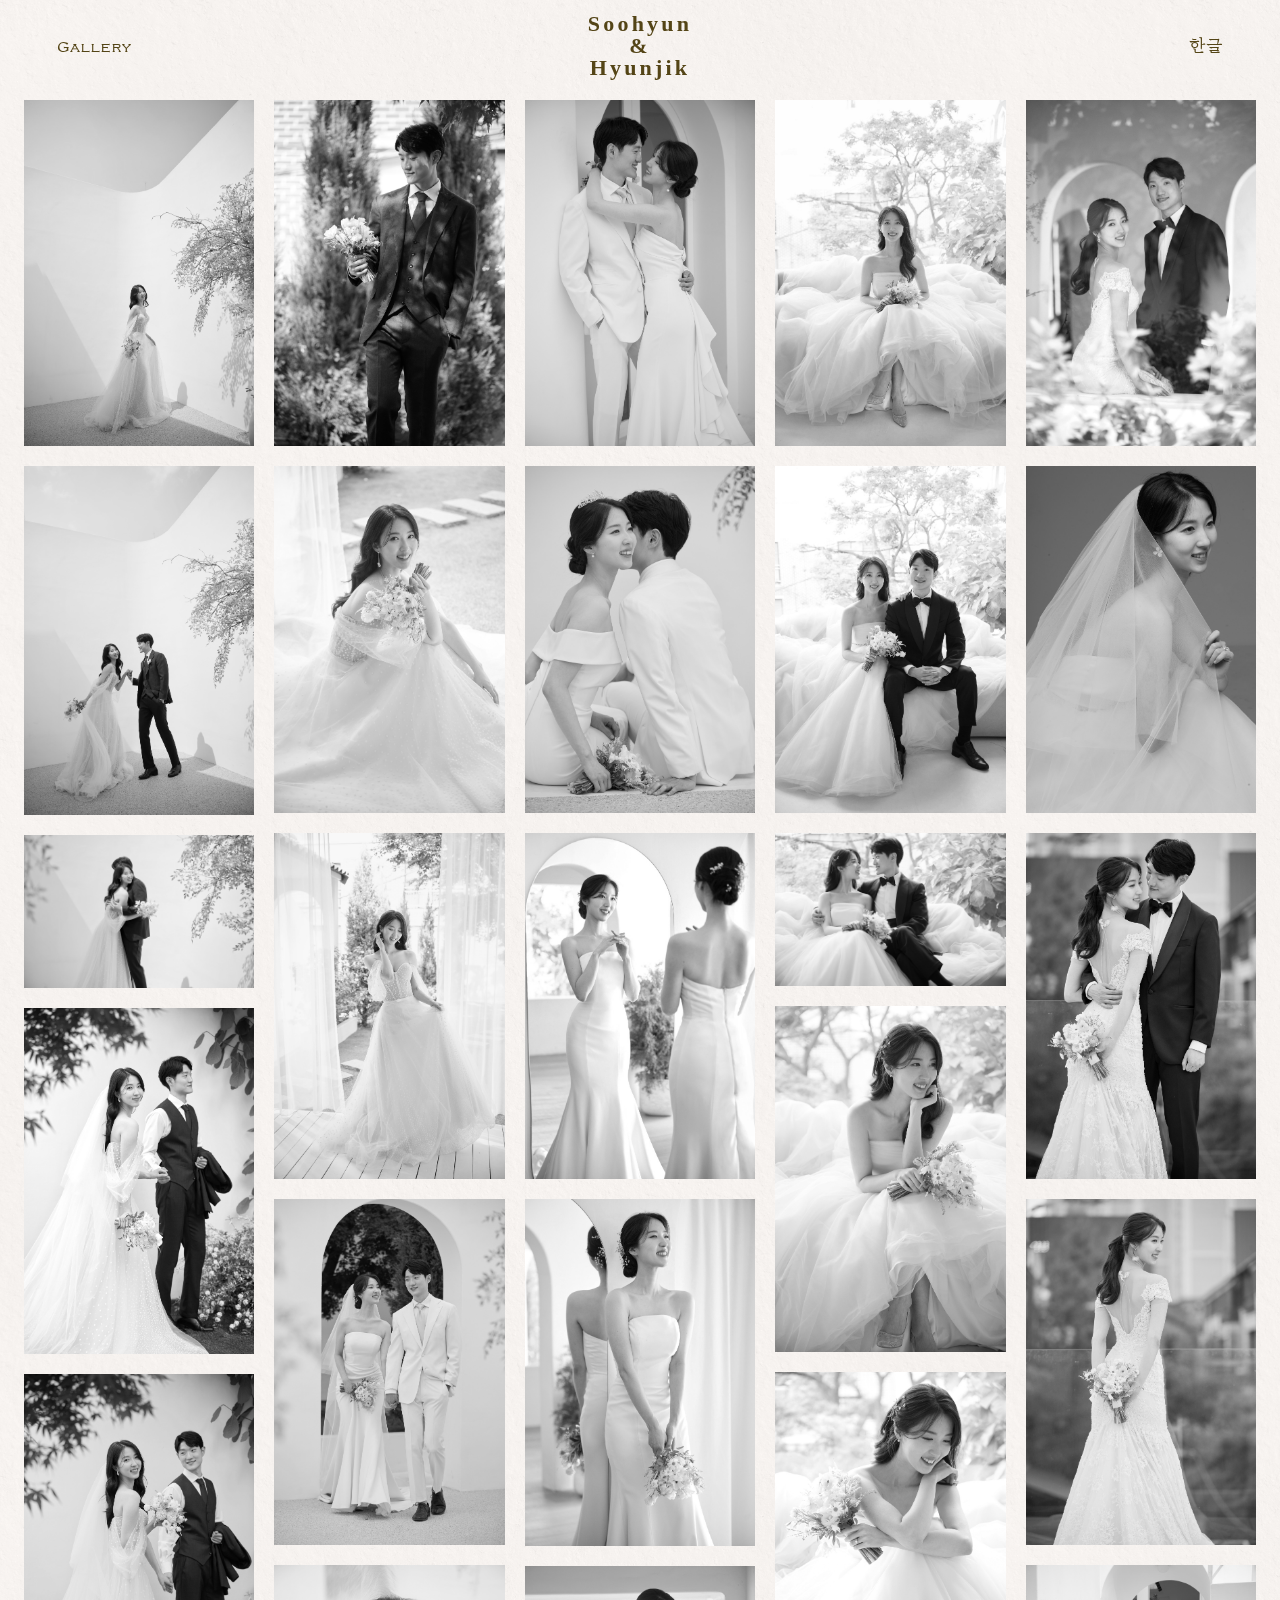
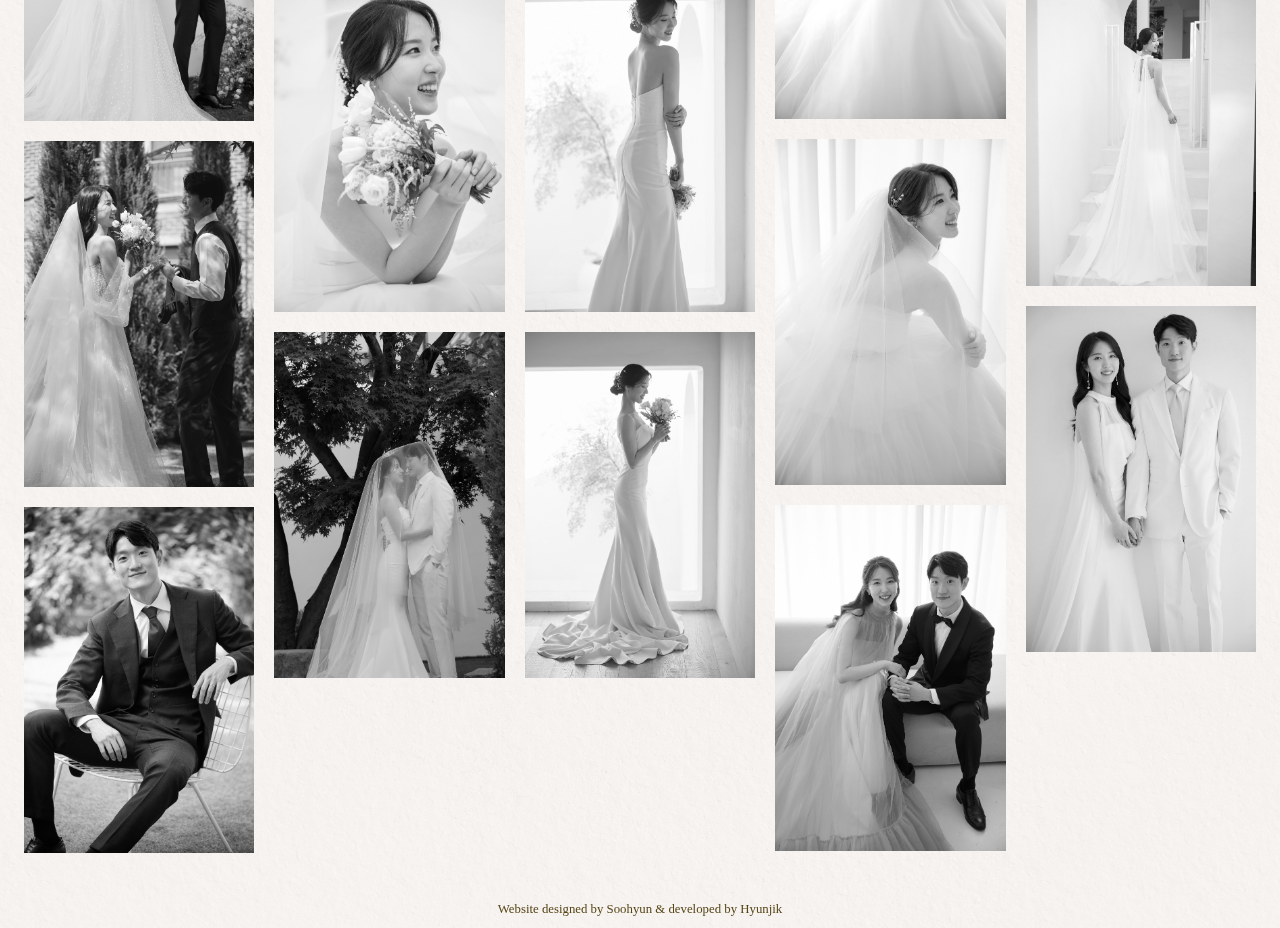
==== commit 09a3c33b: "fixed font and various minor issues" ====
--- a/gallery.html
+++ b/gallery.html
@@ -72,15 +72,8 @@
           column-count: 2;
         }
       }
-      @media (max-width: 400px) {
-        #gallery {
-          -moz-column-count: 1;
-          -webkit-column-count: 1;
-          column-count: 1;
-        }
-      }
       section {
-        padding: 5rem 1.5rem 0.5rem 1.5rem;
+        padding: 0 1.5rem 0.5rem 1.5rem;
       }
       .box-custom {
         height: auto;
--- a/styles.css
+++ b/styles.css
@@ -33,7 +33,7 @@
 
 @font-face {
   font-family: "bareunbatang";
-  src: url("fonts/BareunBatangOTFM.otf.otf") format("opentype");
+  src: url("fonts/BareunBatangPro1.ttf") format("truetype");
 }
 
 html {
@@ -92,7 +92,7 @@
   padding: 2vh 2vw 14vh;
 }
 .venue {
-  padding: 2vh 2vw 4vh;
+  padding: 2vh 2vw 6vh;
 }
 .about {
   padding: 2vh 2vw 14vh;
@@ -128,7 +128,7 @@
 
 @media screen and (max-width: 400px) {
   body {
-    font-size: 12px;
+    font-size: 14px;
   }
 }
 
@@ -157,8 +157,8 @@
   justify-content: center;
   position: fixed;
   background-color: var(--background-color);
-  padding-top: 2vh;
-  padding-bottom: 2vh;
+  padding-top: 13px;
+  padding-bottom: 13px;
 }
 .box-custom {
   display: flex;
@@ -208,6 +208,7 @@
   -webkit-box-pack: justify;
   -ms-flex-pack: justify;
   justify-content: space-between;
+  margin-top: 100px;
 }
 .header-custom {
   font-size: 6vh;
@@ -225,7 +226,7 @@
   color: var(--text-color);
   justify-content: center;
   align-items: center;
-  padding-bottom: 10vh;
+  padding-bottom: 60px;
 }
 a {
   cursor: pointer;
@@ -303,6 +304,7 @@
 }
 .venue-subsubtitle {
   line-height: 4;
+  font-weight: bold;
 }
 .hr-div {
   height: 8vh;
@@ -325,8 +327,8 @@
   width: 200px;
 }
 .venue-text {
-  padding-top: 2vh;
-  padding-bottom: 5vh;
+  padding-top: 13px;
+  padding-bottom: 50px;
 }
 .transport-text {
   padding-top: 6vh;
@@ -404,9 +406,6 @@
     object-fit: contain;
     padding: 100px 3vw 2vh;
   }
-  #map {
-    margin: 0 5vw;
-  }
   .title {
     font-size: 22px;
   }
@@ -420,11 +419,14 @@
 @media screen and (max-width: 800px) {
   .image-smallscreen {
     margin-top: 100px;
-    margin-bottom: 3vh;
+    margin-bottom: 19px;
     width: 100vw;
   }
   .image-bigscreen {
     display: none;
+  }
+  .box-custom {
+    height: 600px;
   }
 }
 @media screen and (max-width: 800px) and (min-width: 400px) {
@@ -443,18 +445,25 @@
 }
 @media screen and (max-width: 400px) {
   .about-text {
-    font-size: 12px;
+    font-size: 14px;
   }
   .about-parents {
+    font-size: 16px;
+  }
+  .navbar-item-custom {
+    font-size: 16px;
+  }
+  .title {
+    font-size: 16px;
+  }
+  .date-venue {
+    font-size: 16px;
+  }
+  .about-subtitle,
+  .venue-subtitle {
+    font-size: 16px;
+  }
+  .bank-div {
     font-size: 14px;
   }
-  .navbar-item-custom {
-    font-size: 14px;
-  }
-  .title {
-    font-size: 14px;
-  }
-  .date-venue {
-    font-size: 14px;
-  }
-}
+}
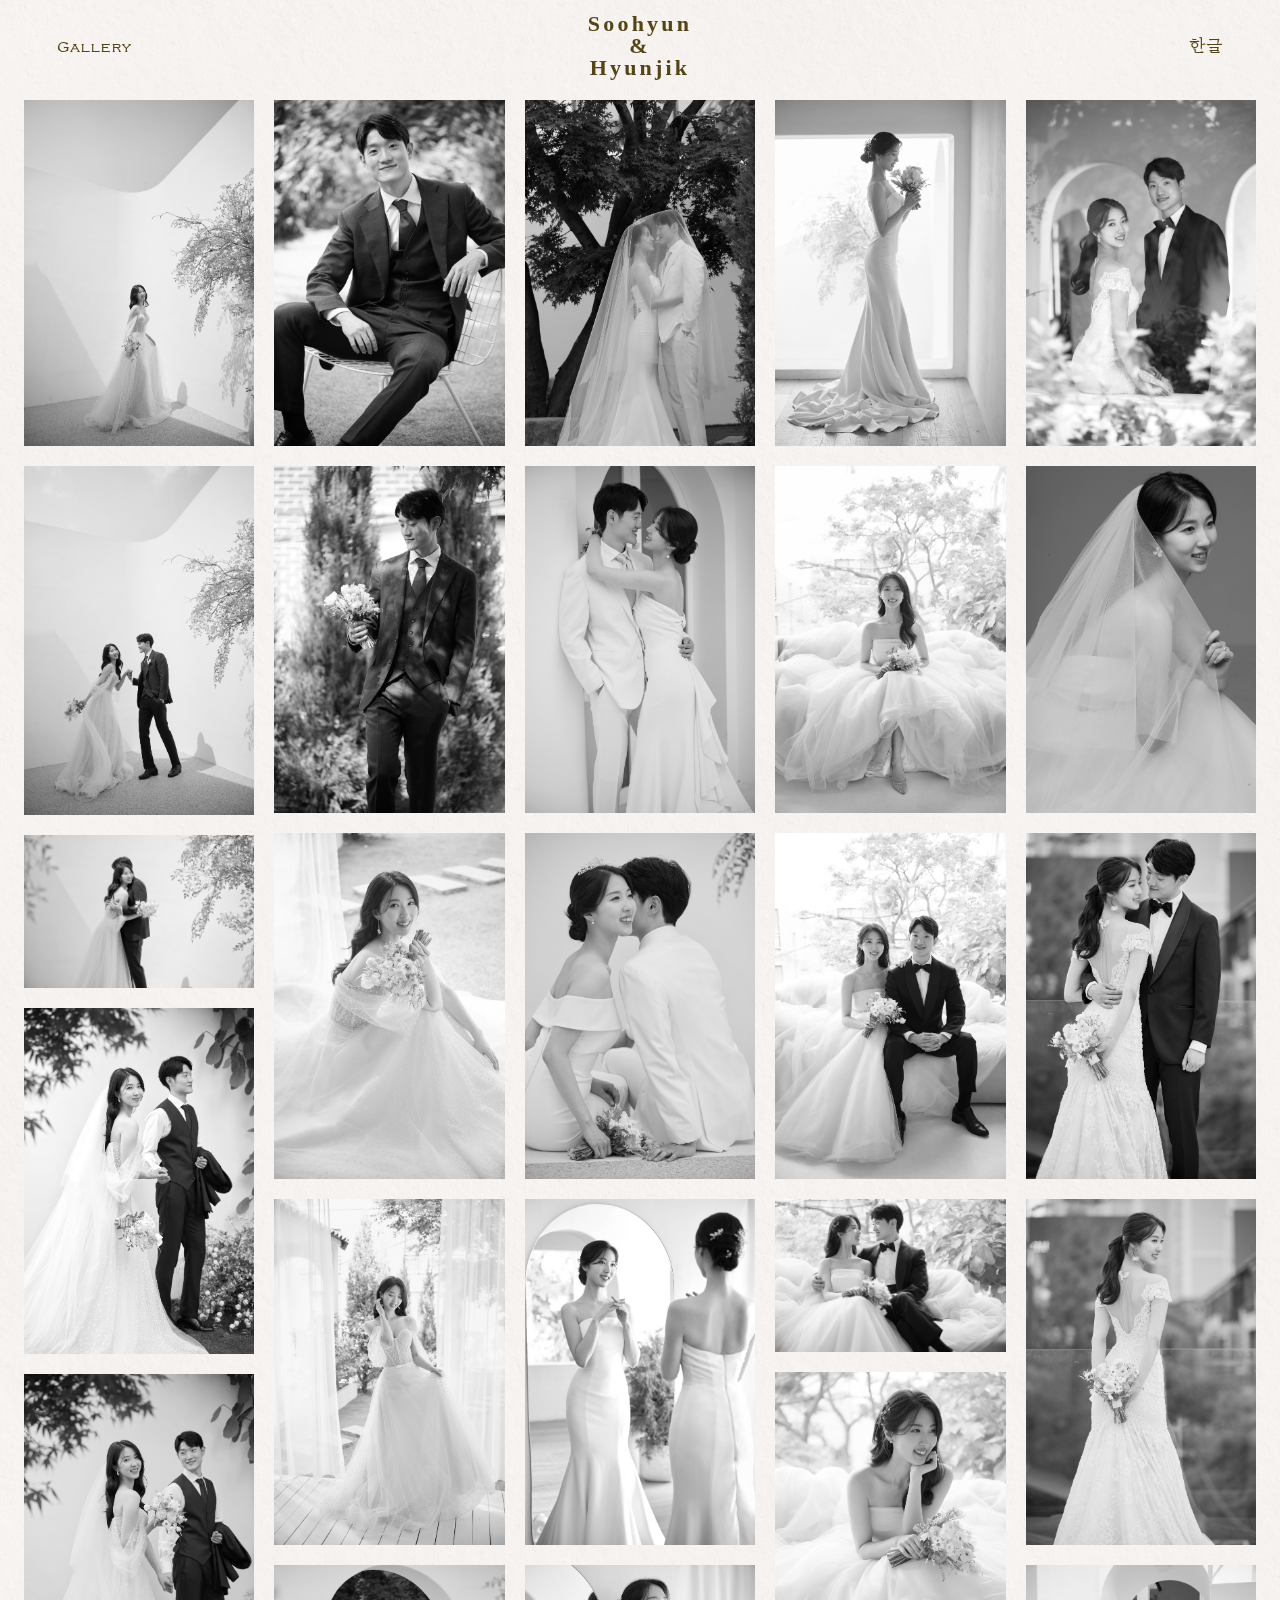
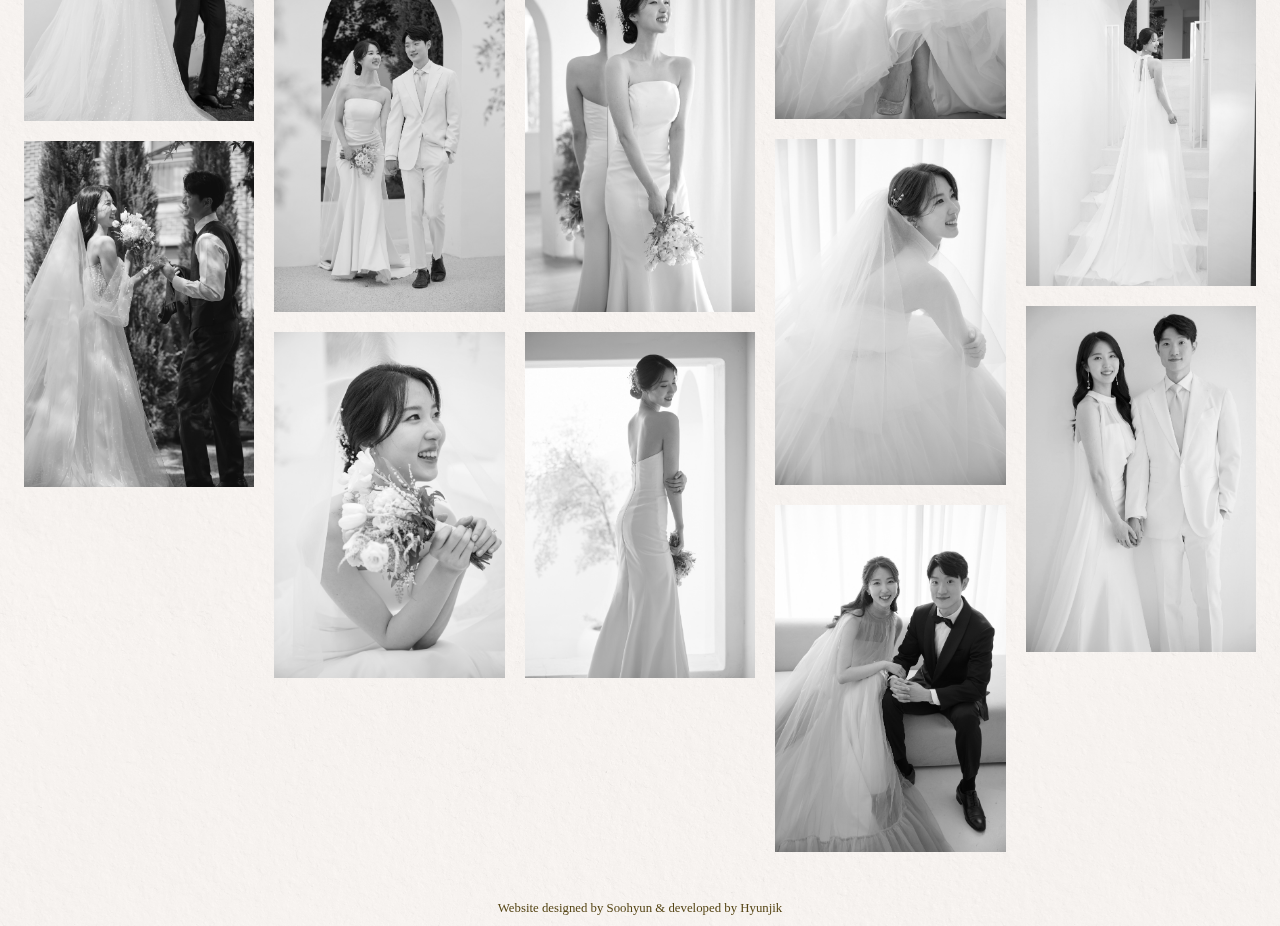
==== commit 66be4918: "removed one photo from gallery" ====
--- a/gallery.html
+++ b/gallery.html
@@ -135,7 +135,7 @@
           <img src="images/gallery/image_21.jpeg" />
           <img src="images/gallery/image_22.jpeg" />
           <img src="images/gallery/image_23.jpeg" />
-          <img src="images/gallery/image_24.jpeg" />
+          <!-- <img src="images/gallery/image_24.jpeg" /> -->
           <img src="images/gallery/image_25.jpeg" />
           <img src="images/gallery/image_26.jpeg" />
           <img src="images/gallery/image_27.jpeg" />
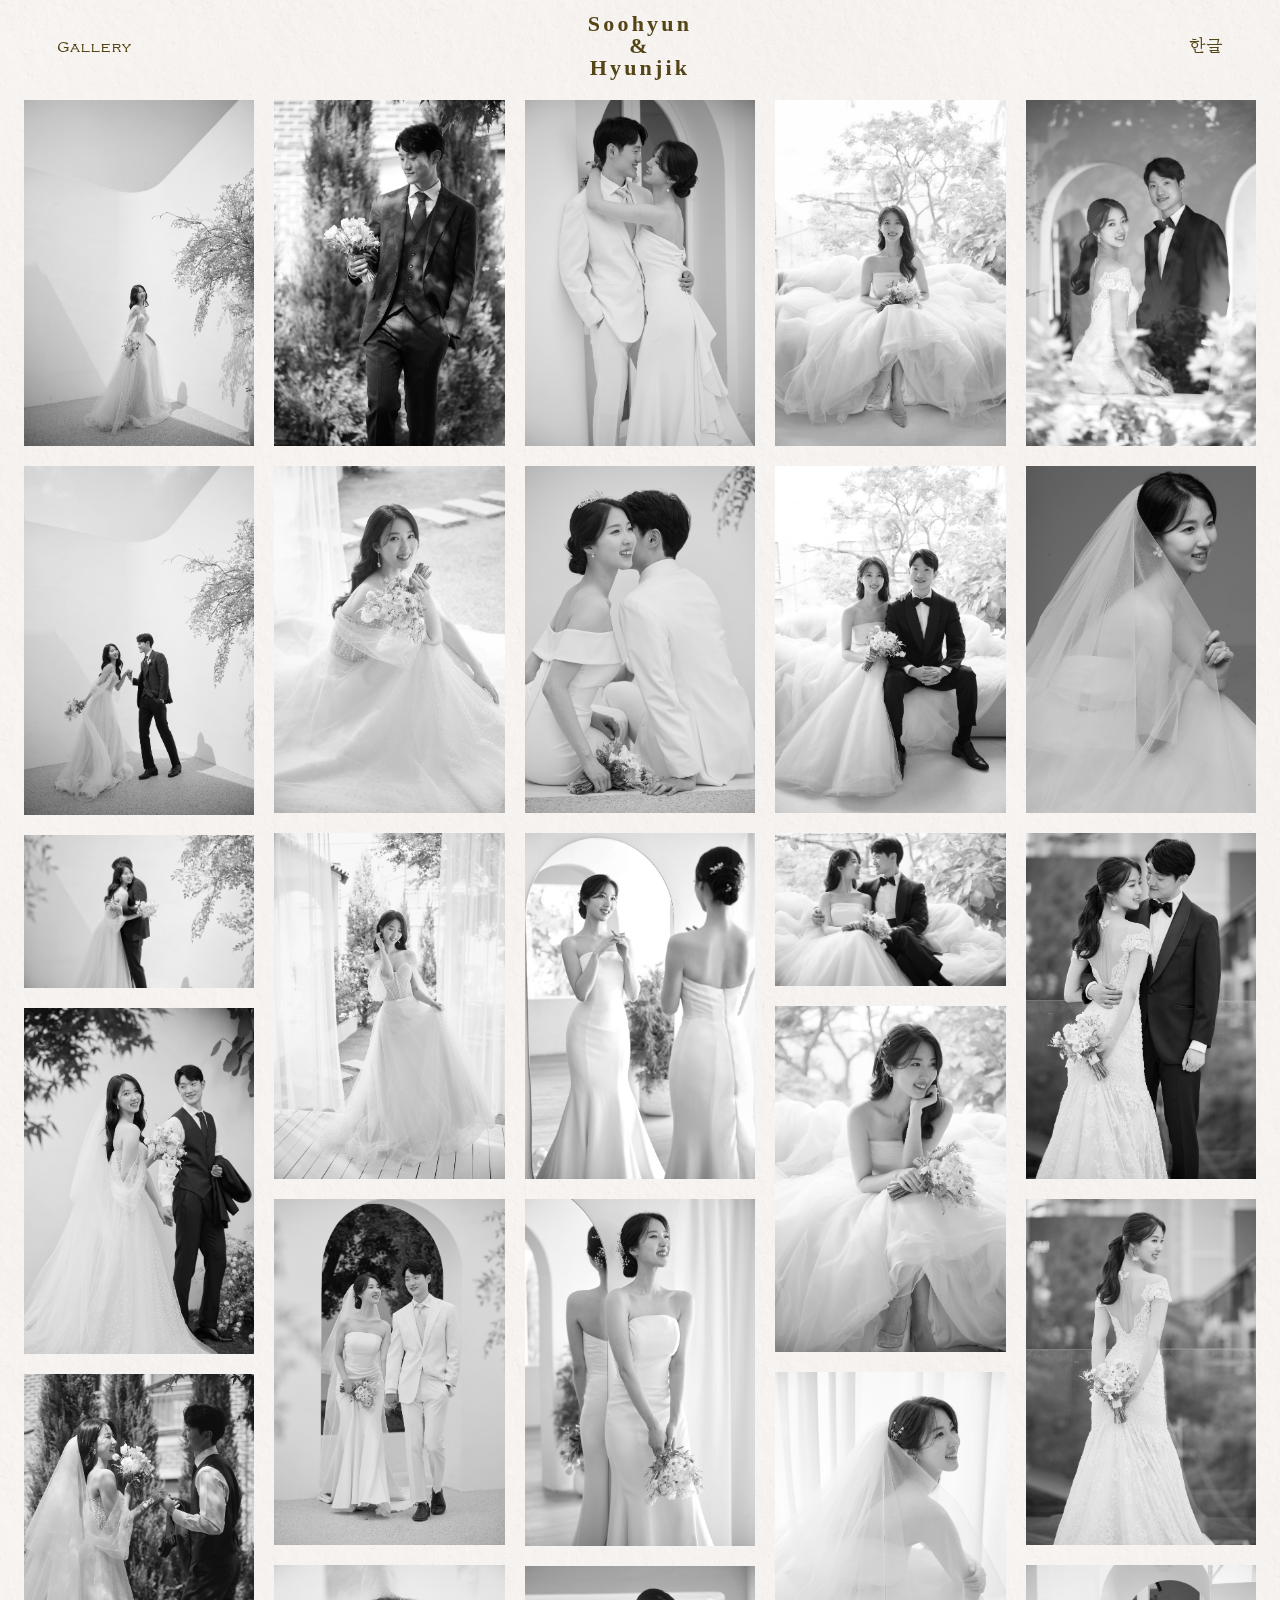
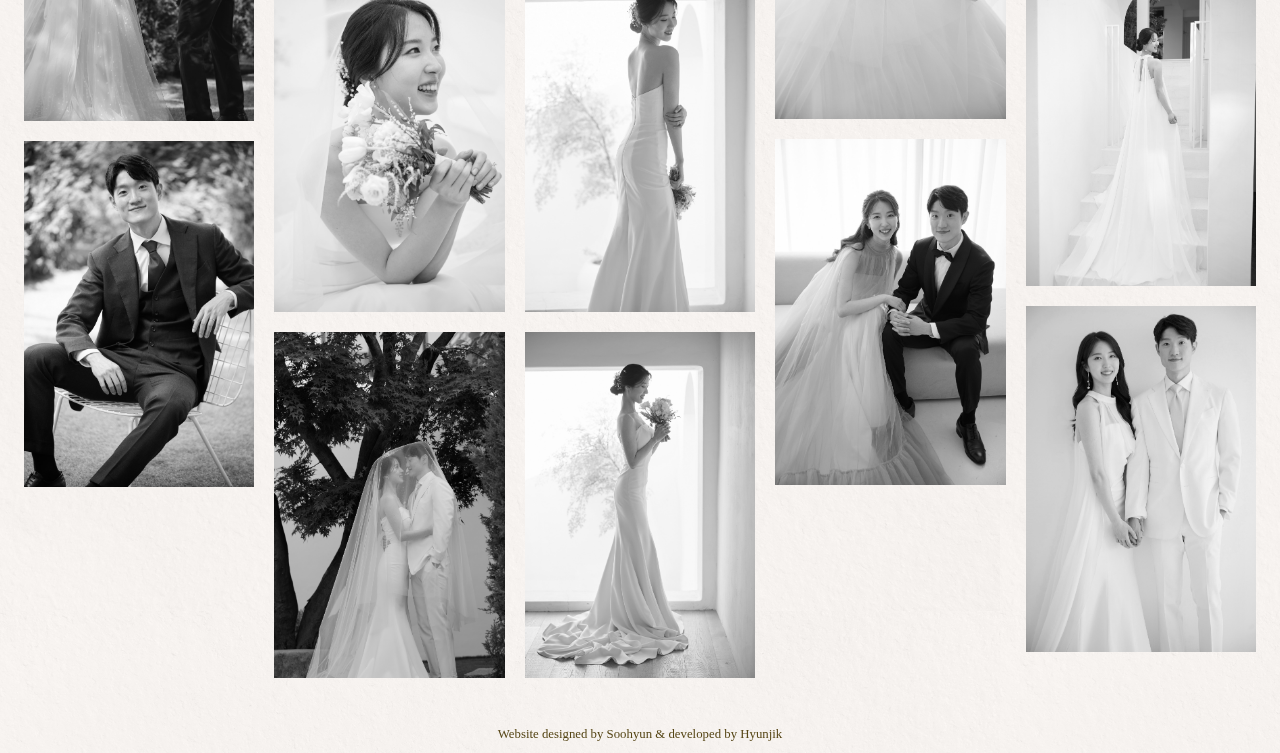
==== commit cec49f3e: "light edits and removed one more image" ====
--- a/gallery.html
+++ b/gallery.html
@@ -115,7 +115,7 @@
           <img src="images/gallery/image_1.jpeg" />
           <img src="images/gallery/image_2.jpeg" />
           <img src="images/gallery/image_3.jpeg" />
-          <img src="images/gallery/image_4.jpeg" />
+          <!-- <img src="images/gallery/image_4.jpeg" /> -->
           <img src="images/gallery/image_5.jpeg" />
           <img src="images/gallery/image_6.jpeg" />
           <img src="images/gallery/image_7.jpeg" />
--- a/styles.css
+++ b/styles.css
@@ -280,7 +280,7 @@
   /* font-size: 14px; */
   padding: 1vh 5vw 5vh;
   width: 100%;
-  line-height: 2;
+  line-height: 2.5;
 }
 .about-timeline-box {
   display: flex;
@@ -293,6 +293,7 @@
 .about-parents {
   /* font-size:  */
   padding: 20px 0 70px;
+  line-height: 2;
 }
 .no-thanks {
   padding-top: 30px;
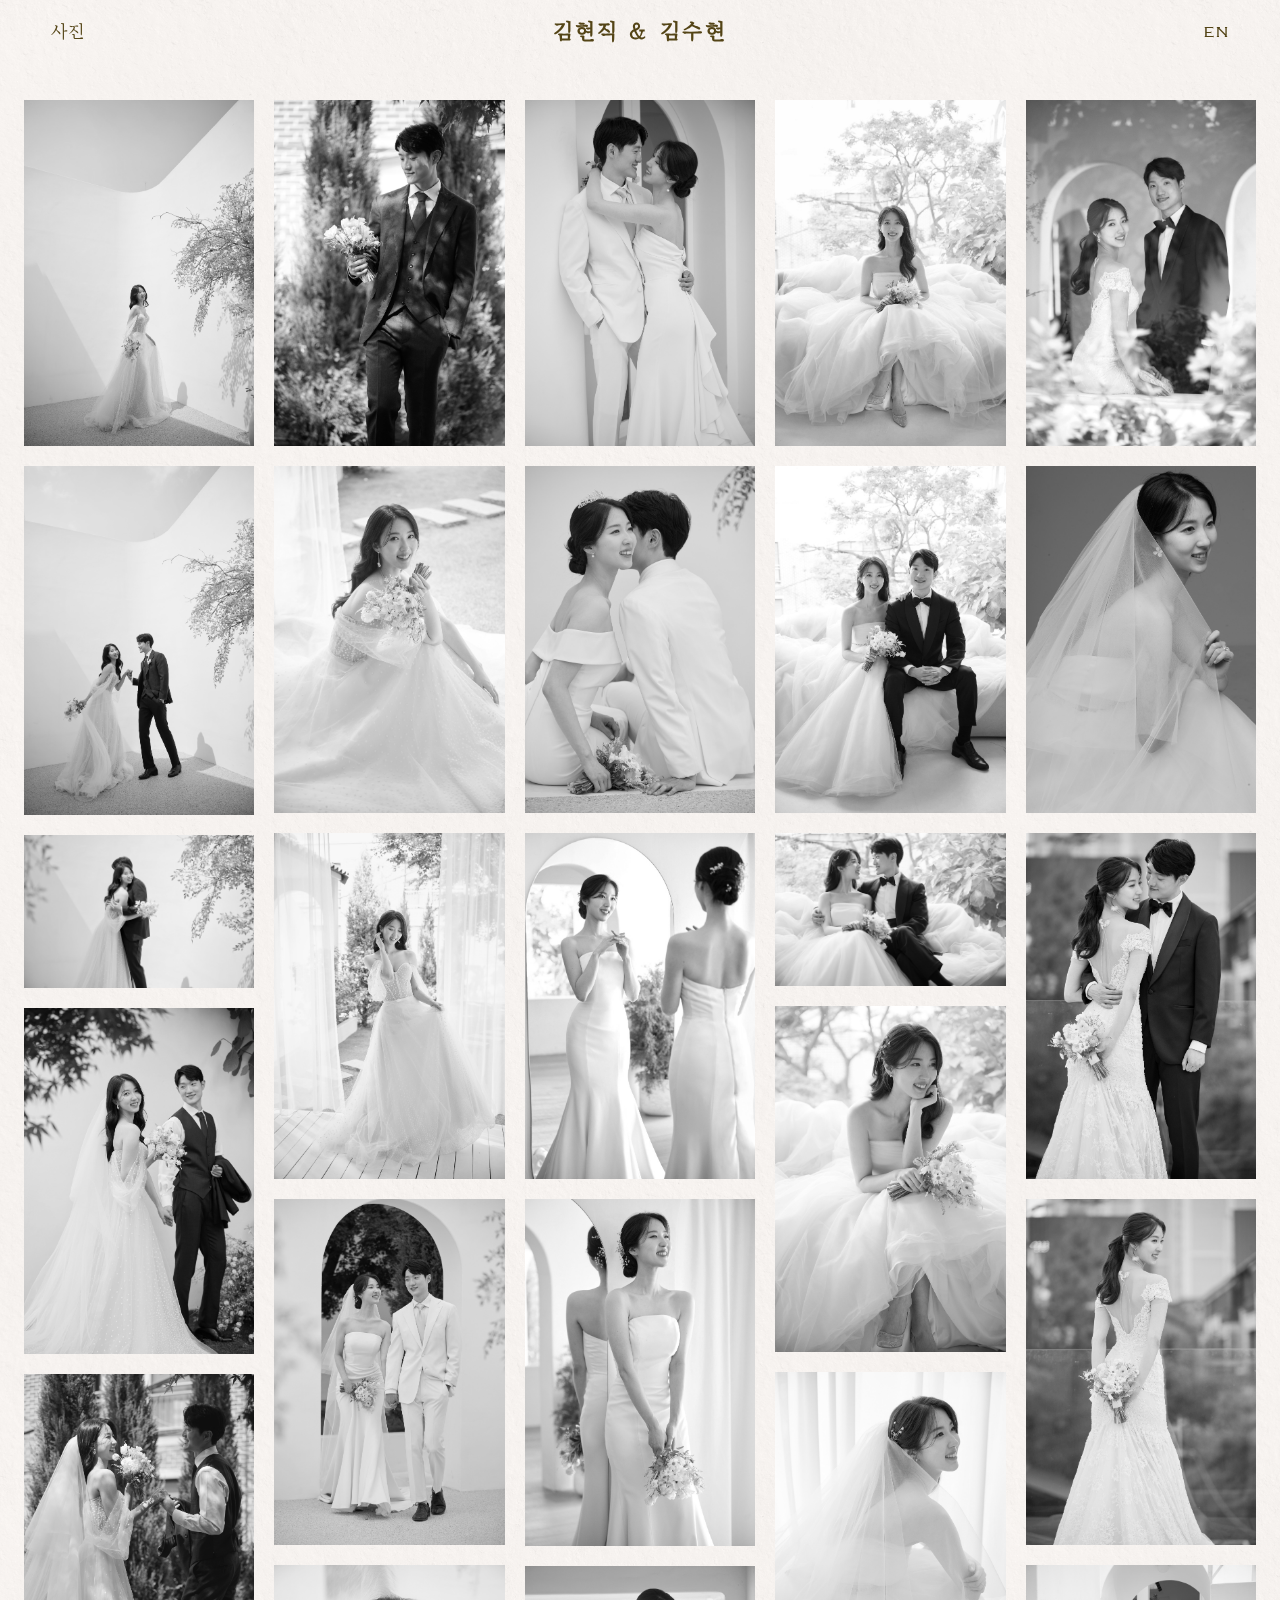
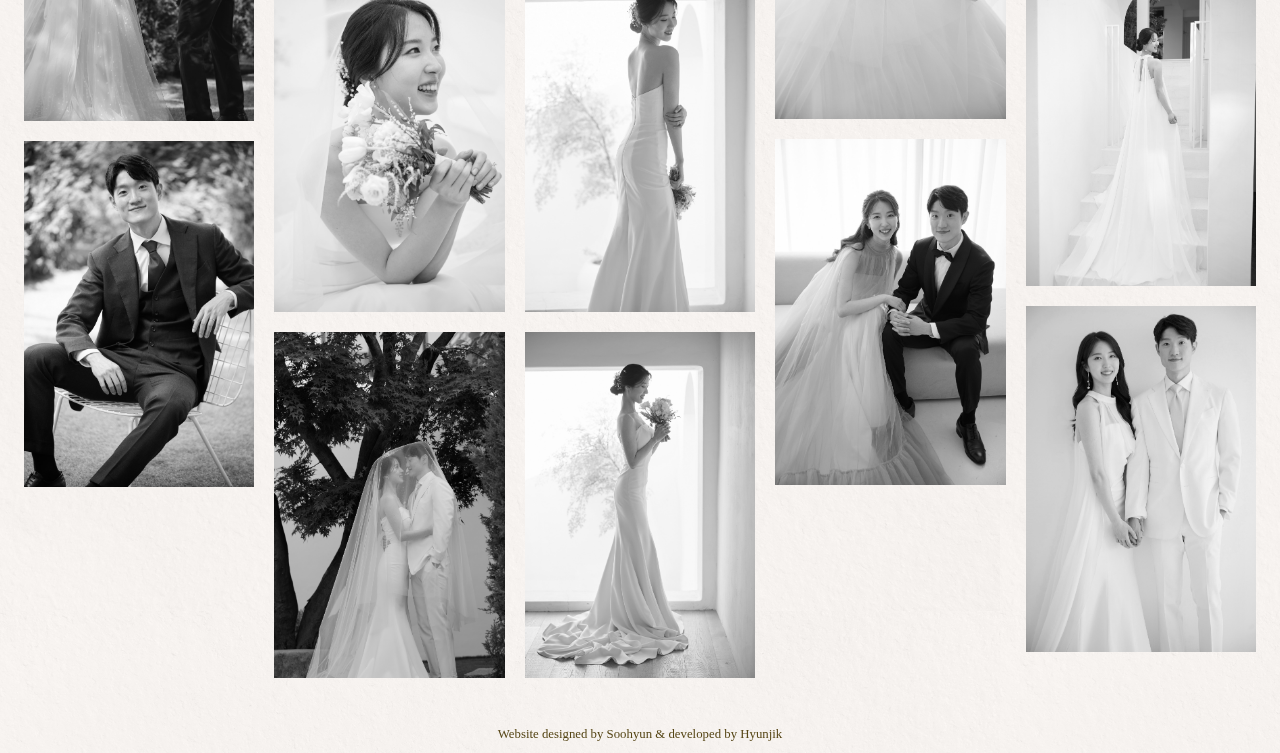
==== commit 44e8b8d4: "renamed files and made 2 versions of index and gallery" ====
--- a/gallery.html
+++ b/gallery.html
@@ -1,7 +1,7 @@
 <!DOCTYPE html>
 <html>
   <head>
-    <title>Gallery</title>
+    <title>갤러리</title>
     <link rel="icon" href="images/favicon.png" />
     <meta charset="utf-8" />
     <meta property="og:title" content="Soohyun & Hyunjik" />
@@ -20,17 +20,34 @@
     <meta name="author" content="Hyunjik Kim" />
 
     <link rel="stylesheet" href="styles.css" />
-    <link rel="preconnect" href="https://fonts.googleapis.com" />
-    <link rel="preconnect" href="https://fonts.gstatic.com" crossorigin />
-    <link
-      href="https://fonts.googleapis.com/css2?family=Nanum+Myeongjo&family=Nuosu+SIL&display=swap"
-      rel="stylesheet"
-    />
     <style type="text/css">
       .title {
-        font-family: var(--font-title);
+        font-family: var(--font-kor);
+        line-height: 1.7;
         letter-spacing: 0.2rem;
         font-weight: 600;
+      }
+      #darkbox {
+        width: 100vw;
+        height: 100vh;
+        position: fixed;
+        top: 0;
+        bottom: 0;
+        left: 0;
+        right: 0;
+        background: rgba(255, 255, 255, 0.9);
+        overflow: hidden;
+        text-align: center;
+        margin: auto;
+        display: flex;
+        justify-content: center;
+        align-items: center;
+        z-index: 1000;
+      }
+      .darkboximg {
+        max-width: 90vw;
+        max-height: 90vh;
+        z-index: 1001;
       }
       #gallery {
         line-height: 0;
@@ -75,16 +92,21 @@
       section {
         padding: 0 1.5rem 0.5rem 1.5rem;
       }
+      .navbar-item-custom {
+        font-family: var(--font-kor);
+      }
+      .column-one,
+      .column-three {
+        width: 15%;
+      }
+      .column-two {
+        width: 70%;
+      }
       .box-custom {
         height: auto;
       }
-      .korean-font {
-        font-family: var(--font-kor);
-      }
-      @media screen and (max-width: 400px) {
-        .column-two {
-          padding-left: 5vw;
-        }
+      .english-font {
+        font-family: var(--font-navbar);
       }
     </style>
   </head>
@@ -95,18 +117,16 @@
       <nav id="global-nav-custom" class="animated-custom slideInDown-custom">
         <div class="paperOverlay"></div>
         <div class="navbar-item column-one">
-          <a class="navbar-item-custom" href="gallery.html"> Gallery </a>
+          <a class="navbar-item-custom" href="gallery.html"> 사진 </a>
         </div>
         <div class="navbar-item column-two">
           <a class="navbar-item-custom title" href="index.html">
-            Soohyun <br />
-            & <br />
-            Hyunjik
+            김현직 & 김수현
           </a>
         </div>
         <div class="navbar-item column-three">
-          <a class="navbar-item-custom korean-font" href="index_kor.html">
-            한글
+          <a class="navbar-item-custom english-font" href="index_eng.html">
+            EN
           </a>
         </div>
       </nav>
@@ -150,7 +170,6 @@
         </footer>
       </section>
     </div>
-
     <script>
       let darkBoxVisible = false;
       let current_image_index;
